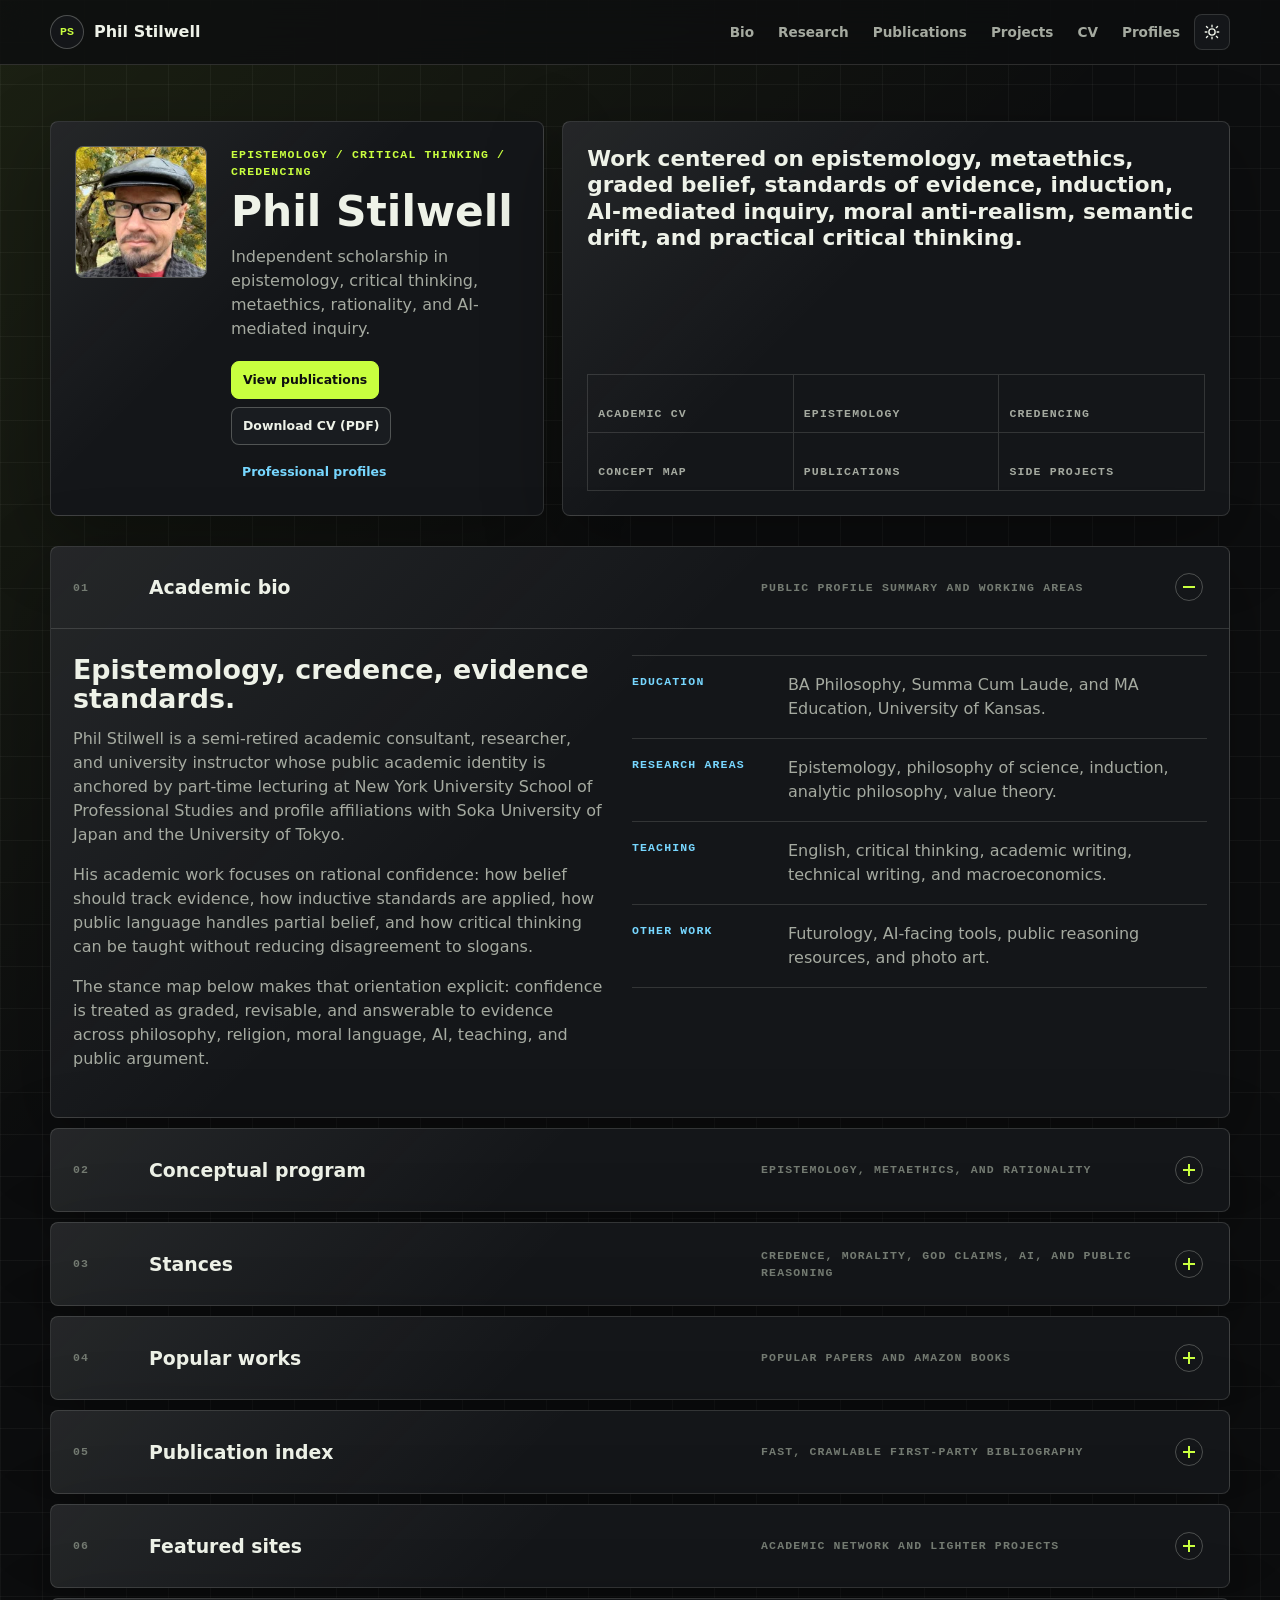
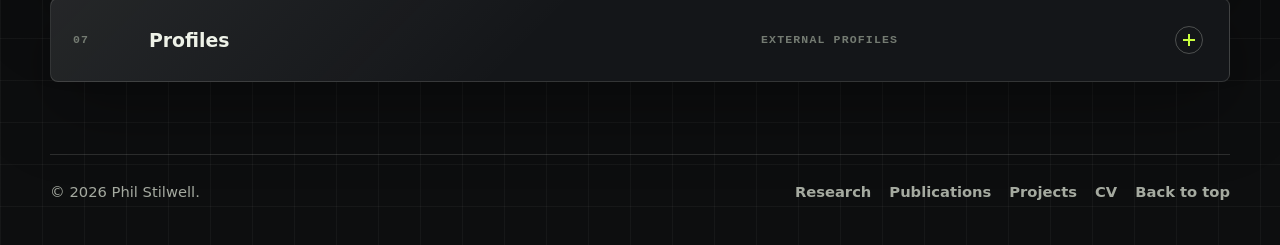
==== index.html @ de568450 "Add concise descriptions to Amazon book listings" ====
<!doctype html>
<html lang="en">
  <head>
    <meta charset="utf-8">
    <meta name="viewport" content="width=device-width, initial-scale=1">
    <title>Phil Stilwell | Epistemology, Credencing &amp; Critical Thinking</title>
    <meta
      name="description"
      content="Phil Stilwell is an independent scholar exploring how evidence should shape confidence, critical thinking, moral language, rationality, and AI-assisted inquiry."
    >
    <meta name="author" content="Phil Stilwell">
    <meta name="robots" content="index, follow, max-image-preview:large">
    <meta name="google-site-verification" content="0jmqdrk3PdBFn0rpDn2wpa2o079HNlE69mwYfqMDT-U">
    <link rel="canonical" href="https://philstilwell.com/">
    <meta property="og:title" content="Phil Stilwell | Epistemology, Credencing &amp; Critical Thinking">
    <meta
      property="og:description"
      content="Independent research on how evidence should shape confidence, critical thinking, moral language, rationality, and AI-assisted inquiry."
    >
    <meta property="og:type" content="website">
    <meta property="og:url" content="https://philstilwell.com/">
    <meta property="og:site_name" content="Phil Stilwell">
    <meta property="og:locale" content="en_US">
    <meta property="og:image" content="https://philstilwell.com/assets/images/phil-stilwell-social.jpg">
    <meta property="og:image:secure_url" content="https://philstilwell.com/assets/images/phil-stilwell-social.jpg">
    <meta property="og:image:type" content="image/jpeg">
    <meta property="og:image:width" content="1200">
    <meta property="og:image:height" content="630">
    <meta property="og:image:alt" content="Phil Stilwell — Epistemology, Critical Thinking, and Credencing">
    <meta name="twitter:card" content="summary_large_image">
    <meta name="twitter:title" content="Phil Stilwell | Epistemology, Credencing &amp; Critical Thinking">
    <meta
      name="twitter:description"
      content="Independent research on how evidence should shape confidence, critical thinking, moral language, rationality, and AI-assisted inquiry."
    >
    <meta name="twitter:image" content="https://philstilwell.com/assets/images/phil-stilwell-social.jpg">
    <meta name="twitter:image:alt" content="Phil Stilwell — Epistemology, Critical Thinking, and Credencing">
    <meta name="theme-color" content="#0d0e0f">
    <link rel="icon" type="image/svg+xml" href="/assets/images/favicon.svg">
    <link rel="icon" type="image/png" sizes="48x48" href="/assets/images/favicon-48.png">
    <link rel="apple-touch-icon" sizes="180x180" href="/assets/images/apple-touch-icon.png">
    <link rel="stylesheet" href="assets/css/styles.css">
    <script type="application/ld+json">
      {
        "@context": "https://schema.org",
        "@graph": [
          {
            "@type": "WebSite",
            "@id": "https://philstilwell.com/#website",
            "url": "https://philstilwell.com/",
            "name": "Phil Stilwell",
            "description": "Independent scholarship on how evidence should shape confidence, critical thinking, moral language, rationality, and AI-assisted inquiry.",
            "inLanguage": "en-US",
            "creator": {
              "@id": "https://philstilwell.com/#person"
            },
            "publisher": {
              "@id": "https://philstilwell.com/#person"
            },
            "hasPart": [
              {
                "@id": "https://philstilwell.com/research/#page"
              },
              {
                "@id": "https://philstilwell.com/publications/#page"
              },
              {
                "@id": "https://philstilwell.com/projects/#page"
              },
              {
                "@id": "https://philstilwell.com/cv/#page"
              }
            ]
          },
          {
            "@type": "ProfilePage",
            "@id": "https://philstilwell.com/#profile",
            "url": "https://philstilwell.com/",
            "name": "Phil Stilwell | Epistemology, Credencing and Critical Thinking",
            "description": "Academic profile, publication index, and project directory for independent scholar Phil Stilwell.",
            "inLanguage": "en-US",
            "dateCreated": "2026-07-03T19:39:22-04:00",
            "dateModified": "2026-08-18T12:00:00-04:00",
            "mainEntity": {
              "@id": "https://philstilwell.com/#person"
            },
            "about": {
              "@id": "https://philstilwell.com/#person"
            },
            "primaryImageOfPage": {
              "@id": "https://philstilwell.com/#portrait"
            },
            "isPartOf": {
              "@id": "https://philstilwell.com/#website"
            }
          },
          {
            "@type": "Person",
            "@id": "https://philstilwell.com/#person",
            "name": "Phil Stilwell",
            "givenName": "Phil",
            "familyName": "Stilwell",
            "url": "https://philstilwell.com/",
            "image": {
              "@type": "ImageObject",
              "@id": "https://philstilwell.com/#portrait",
              "url": "https://philstilwell.com/assets/images/phil-stilwell-portrait.png",
              "contentUrl": "https://philstilwell.com/assets/images/phil-stilwell-portrait.png",
              "width": 400,
              "height": 400,
              "caption": "Portrait of Phil Stilwell"
            },
            "jobTitle": [
              "Academic consultant",
              "Researcher",
              "University instructor"
            ],
            "description": "Semi-retired academic consultant, researcher, and university instructor working on critical thinking, credencing, epistemology, metaethics, rationality, and public reasoning.",
            "affiliation": [
              {
                "@type": "Organization",
                "name": "New York University School of Professional Studies"
              },
              {
                "@type": "CollegeOrUniversity",
                "name": "Soka University of Japan"
              },
              {
                "@type": "CollegeOrUniversity",
                "name": "University of Tokyo"
              }
            ],
            "alumniOf": {
              "@type": "CollegeOrUniversity",
              "name": "University of Kansas"
            },
            "knowsAbout": [
              "Critical thinking",
              "Credencing",
              "Epistemology",
              "Metaethics",
              "Rationality",
              "Philosophy of science",
              "Induction",
              "Moral non-realism",
              "English language pedagogy",
              "Technical writing",
              "Futurology"
            ],
            "sameAs": [
              "https://philpeople.org/profiles/phil-stilwell-1",
              "https://suj.academia.edu/PhilStilwell",
              "https://orcid.org/0009-0009-3725-8682",
              "https://freeoffaith.com/phils-stances/"
            ],
            "mainEntityOfPage": {
              "@id": "https://philstilwell.com/#profile"
            }
          }
        ]
      }
    </script>
  <!-- Cloudflare Web Analytics --><script type='module' src='https://static.cloudflareinsights.com/beacon.min.js' data-cf-beacon='{"token": "04aa733672fb44fd89d9fb35970f3c89"}'></script><!-- End Cloudflare Web Analytics -->
</head>
  <body>
    <a class="skip-link" href="#main">Skip to content</a>
    <div class="scroll-progress" data-scroll-progress></div>

    <header class="site-header" data-header>
      <nav class="nav" aria-label="Primary navigation">
        <a class="brand" href="/" aria-label="PS Phil Stilwell home">
          <span class="brand-mark" aria-hidden="true">PS</span>
          <span>Phil Stilwell</span>
        </a>

        <button class="nav-toggle" type="button" aria-expanded="false" aria-controls="nav-links" data-nav-toggle>
          <span class="nav-toggle-bar"></span>
          <span class="nav-toggle-bar"></span>
          <span class="nav-toggle-bar"></span>
          <span class="sr-only">Menu</span>
        </button>

        <div class="nav-links" id="nav-links" data-nav-links>
          <a href="#bio">Bio</a>
          <a href="/research/">Research</a>
          <a href="/publications/">Publications</a>
          <a href="/projects/">Projects</a>
          <a href="/cv/">CV</a>
          <a href="#profiles">Profiles</a>
          <button class="theme-toggle" type="button" aria-label="Toggle light and dark theme" data-theme-toggle title="Toggle theme">
            <svg viewBox="0 0 24 24" aria-hidden="true">
              <path d="M12 3v2.2M12 18.8V21M4.6 4.6l1.6 1.6M17.8 17.8l1.6 1.6M3 12h2.2M18.8 12H21M4.6 19.4l1.6-1.6M17.8 6.2l1.6-1.6"></path>
              <circle cx="12" cy="12" r="4.2"></circle>
            </svg>
          </button>
        </div>
      </nav>
    </header>

    <main id="main">
      <section class="hero section" id="top" aria-labelledby="hero-title">
        <div class="identity-panel">
          <img
            class="portrait"
            src="/assets/images/phil-stilwell-portrait-264.webp"
            srcset="
              /assets/images/phil-stilwell-portrait-184.webp 184w,
              /assets/images/phil-stilwell-portrait-264.webp 264w,
              /assets/images/phil-stilwell-portrait-400.webp 400w
            "
            sizes="(max-width: 680px) 92px, 132px"
            alt="Portrait of Phil Stilwell wearing glasses and a black cap in front of yellow blossoms"
            width="400"
            height="400"
            decoding="async"
            fetchpriority="high"
          >
          <div>
            <p class="eyebrow">Epistemology / Critical Thinking / Credencing</p>
            <h1 id="hero-title">Phil Stilwell</h1>
            <p class="role-line">Independent scholarship in epistemology, critical thinking, metaethics, rationality, and AI-mediated inquiry.</p>
            <div class="hero-actions" aria-label="Featured destinations">
              <a class="button primary" href="/publications/">View publications</a>
              <a class="button secondary" href="/output/pdf/Phil_Stilwell_Modern_CV.pdf" download>Download CV (PDF)</a>
              <a class="button text-button" href="#profiles">Professional profiles</a>
            </div>
          </div>
        </div>

        <div class="brief-panel" aria-label="Academic orientation">
          <p class="brief-text">
            Work centered on epistemology, metaethics, graded belief, standards of evidence, induction,
            AI-mediated inquiry, moral anti-realism, semantic drift, and practical critical thinking.
          </p>
          <div class="index-grid" aria-label="Explore Phil Stilwell's work">
            <a href="/cv/">Academic CV</a>
            <a href="/research/">Epistemology</a>
            <a href="/research/#credencing">Credencing</a>
            <a href="/research/#framework">Concept map</a>
            <a href="/publications/">Publications</a>
            <a href="/projects/">Side projects</a>
          </div>
        </div>
      </section>

      <div class="section dossier-stack" aria-label="Site dossier">
        <details class="dossier-panel" id="bio" open>
          <summary>
            <span class="panel-number">01</span>
            <span class="panel-title">Academic bio</span>
            <span class="panel-note">Public profile summary and working areas</span>
            <span class="panel-mark" aria-hidden="true"></span>
          </summary>
          <div class="panel-body bio-layout">
            <div class="lead-copy">
              <h2>Epistemology, credence, evidence standards.</h2>
              <p>
                Phil Stilwell is a semi-retired academic consultant, researcher, and university
                instructor whose public academic identity is anchored by part-time lecturing at
                New York University School of Professional Studies and profile affiliations with
                Soka University of Japan and the University of Tokyo.
              </p>
              <p>
                His academic work focuses on rational confidence: how belief should track evidence, how
                inductive standards are applied, how public language handles partial belief, and how
                critical thinking can be taught without reducing disagreement to slogans.
              </p>
              <p>
                The stance map below makes that orientation explicit: confidence is treated as graded,
                revisable, and answerable to evidence across philosophy, religion, moral language, AI,
                teaching, and public argument.
              </p>
            </div>

            <div class="fact-list" aria-label="Profile facts">
              <div>
                <span>Education</span>
                <p>BA Philosophy, Summa Cum Laude, and MA Education, University of Kansas.</p>
              </div>
              <div>
                <span>Research Areas</span>
                <p>Epistemology, philosophy of science, induction, analytic philosophy, value theory.</p>
              </div>
              <div>
                <span>Teaching</span>
                <p>English, critical thinking, academic writing, technical writing, and macroeconomics.</p>
              </div>
              <div>
                <span>Other Work</span>
                <p>Futurology, AI-facing tools, public reasoning resources, and photo art.</p>
              </div>
            </div>
          </div>
        </details>

        <details class="dossier-panel" id="concepts">
          <summary>
            <span class="panel-number">02</span>
            <span class="panel-title">Conceptual program</span>
            <span class="panel-note">Epistemology, metaethics, and rationality</span>
            <span class="panel-mark" aria-hidden="true"></span>
          </summary>
          <div class="panel-body concept-layout">
            <div class="lead-copy concept-intro">
              <h2>Calibrated confidence, de-reified value, repairable rationality.</h2>
              <p>
                The work is not a loose collection of topics. It is a single diagnostic program:
                replace binary belief with calibrated confidence, strip moral language of illicit
                metaphysical inflation, and ask where reasoning loses contact with the evidence it
                already has access to.
              </p>
              <p>
                Three questions organize the program. What should confidence do when evidence is
                incomplete, noisy, or socially inconvenient? What remains of value-language when no
                objective moral realm is assumed? And how should people, institutions, and AI-mediated
                inquiry repair the gaps between evidence, perception, assertion, and commitment?
              </p>
              <div class="source-links" aria-label="Concept source links">
                <a class="text-link" href="https://philpeople.org/profiles/phil-stilwell-1/publications" target="_blank" rel="noreferrer">PhilPeople publication index</a>
                <a class="text-link" href="https://philarchive.org/s/Phil%20Stilwell" target="_blank" rel="noreferrer">PhilArchive paper record</a>
              </div>
            </div>

            <div class="concept-map" aria-label="Conceptual framework">
              <article class="concept-cell">
                <span>Epistemology</span>
                <h3>Credence before knowledge.</h3>
                <p>
                  Belief is treated as a continuous evidential posture rather than a binary switch.
                  The central question is not whether an agent can say "I know," but how assigned
                  confidence should answer to evidence, uncertainty, defeaters, alternatives, and update
                  conditions.
                </p>
              </article>
              <article class="concept-cell">
                <span>Metaethics</span>
                <h3>Value without a moral realm.</h3>
                <p>
                  Moral language is treated as a dense human practice that compresses affect, value,
                  vulnerability, social coordination, aversion, approval, and proposed regulation. The
                  mistake is to inflate that grammar into stance-independent moral furniture.
                </p>
              </article>
              <article class="concept-cell">
                <span>Rationality</span>
                <h3>Diagnosis before accusation.</h3>
                <p>
                  Irrationality is decomposed into evidence-access failures, evidence-processing failures,
                  belief-integrity failures, public-speech distortions, institutional incentives, and AI
                  mediation risks. The point is repair, not name-calling.
                </p>
              </article>
            </div>

            <div class="concept-thread" aria-label="Elaboration on epistemology">
              <div>
                <span>01 / Epistemic Architecture</span>
                <h3>Evidence, perception, credence, and speech are separate layers.</h3>
              </div>
              <p>
                The credencing project distinguishes the evidential situation from an agent's perception
                of it, and distinguishes both from the confidence finally assigned. This avoids treating
                disagreement, uncertainty, ignorance, rationalization, and bad faith as one blunt failure.
                It also forces public language to carry its epistemic load: confidence bands, sources,
                defeaters, live alternatives, and update conditions must be expressible without collapsing
                into fake precision or flat assertion.
              </p>
            </div>

            <div class="concept-thread" aria-label="Elaboration on metaethics">
              <div>
                <span>02 / Metaethical Deflation</span>
                <h3>Non-realism removes a realm, not human stakes.</h3>
              </div>
              <p>
                The metaethical work rejects the idea that denying objective moral facts licenses cruelty
                or empties life of significance. Pain, trust, coercion, repair, dependency, flourishing,
                law, reputation, social order, and emotional gravity remain. What disappears is the
                extra metaphysical layer that redescribes human reactions as objective wrongness, guilt,
                permission, desert, or moral authority.
              </p>
            </div>

            <div class="concept-thread" aria-label="Elaboration on rationality">
              <div>
                <span>03 / Rational Repair</span>
                <h3>Being intelligent is not the same as being updateable.</h3>
              </div>
              <p>
                Rationality is treated as an alignment problem: can an agent, institution, or AI-assisted
                workflow let evidence change confidence? Deep Rationality improves evidence search,
                hypothesis comparison, base-rate awareness, and likelihood discipline. Core Rationality
                asks whether the agent then assigns confidence in line with what they take the evidence
                to support. The <a class="inline-link" href="https://credencing.com" target="_blank" rel="noreferrer">Credencing</a>
                project makes that repair explicit by treating belief as an assigned confidence level
                that should expose its evidence, defeaters, alternatives, and update conditions. The
                difficult cases are not simple ignorance, but motivated non-updating, assertion pressure,
                institutional denial, felt certainty, and satisfying explanations that outrun support.
              </p>
            </div>

            <section class="paper-cluster" aria-labelledby="concept-papers-title">
              <div class="subhead">
                <p>Paper trail</p>
                <h2 id="concept-papers-title">Relevant publication records</h2>
              </div>
              <div class="paper-grid">
                <div class="paper-group">
                  <h3>Epistemology</h3>
                  <a href="https://philpapers.org/rec/STIWUT" target="_blank" rel="noreferrer">Warranted Uncertainty</a>
                  <a href="https://philpapers.org/rec/STICGS" target="_blank" rel="noreferrer">Credence Grammar</a>
                  <a href="https://philpapers.org/rec/STIDWL" target="_blank" rel="noreferrer">Disagreement Without Diagnosis</a>
                  <a href="https://philpapers.org/rec/STITPU" target="_blank" rel="noreferrer">The Phenomenology of Certainty</a>
                  <a href="https://philpapers.org/rec/STITTT-5" target="_blank" rel="noreferrer">The Two-Gap Theory of Irrationality</a>
                </div>
                <div class="paper-group">
                  <h3>Metaethics</h3>
                  <a href="https://philpapers.org/rec/STITPW-2" target="_blank" rel="noreferrer">The Parsimonious World of the Moral Non-Realist</a>
                  <a href="https://philpapers.org/rec/STINMR" target="_blank" rel="noreferrer">No Moral Realm</a>
                  <a href="https://philpapers.org/rec/STIHTJ" target="_blank" rel="noreferrer">How to Test a "Moral" System</a>
                  <a href="https://philpapers.org/rec/STITCB" target="_blank" rel="noreferrer">The Conditions of Moral Coherence</a>
                  <a href="https://philpapers.org/rec/STINDM-2" target="_blank" rel="noreferrer">Normativity Disambiguated</a>
                </div>
                <div class="paper-group">
                  <h3>Rationality</h3>
                  <a href="https://philpapers.org/rec/STIAAD-3" target="_blank" rel="noreferrer">AI as Deep Rationality Prosthetic</a>
                  <a href="https://philpapers.org/rec/STIIAR" target="_blank" rel="noreferrer">Intelligence as Rationalization Engine</a>
                  <a href="https://philpapers.org/rec/STIEAL" target="_blank" rel="noreferrer">Epistemic Akrasia and the Fear of Updating</a>
                  <a href="https://philpapers.org/rec/STILLD" target="_blank" rel="noreferrer">Likelihood Literacy</a>
                  <a href="https://philpapers.org/rec/STIICO" target="_blank" rel="noreferrer">Institutional Credencing</a>
                </div>
              </div>
            </section>
          </div>
        </details>

        <details class="dossier-panel" id="stances">
          <summary>
            <span class="panel-number">03</span>
            <span class="panel-title">Stances</span>
            <span class="panel-note">Credence, morality, God claims, AI, and public reasoning</span>
            <span class="panel-mark" aria-hidden="true"></span>
          </summary>
          <div class="panel-body stance-layout">
            <div class="lead-copy">
              <h2>Positions as calibrated commitments, not tribal labels.</h2>
              <p>
                Free of Faith publishes an AI-mediated stance map of Phil's views. Its recurring pattern:
                belief should be proportional, updateable, and symmetric across religious, secular,
                political, moral, and technological claims.
              </p>
              <p>
                Read beside public profile data and current credencing work, the same spine appears:
                evidence first, category discipline, explicit uncertainty, and suspicion toward any
                vocabulary that smuggles certainty or obligation past scrutiny.
              </p>
              <div class="source-links" aria-label="Stance source links">
                <a class="text-link" href="https://freeoffaith.com/phils-stances/" target="_blank" rel="noreferrer">Free of Faith stance map</a>
                <a class="text-link" href="https://philarchive.org/rec/STIAAD-3" target="_blank" rel="noreferrer">AI as Deep Rationality Prosthetic</a>
              </div>
            </div>

            <div class="stance-grid" aria-label="Phil Stilwell stance summary">
              <article class="stance-card">
                <span>Credencing</span>
                <h3>Belief is a degree.</h3>
                <p>Confidence should track evidence, preserve warranted uncertainty, and state what would move it.</p>
              </article>
              <article class="stance-card">
                <span>Critical Thinking</span>
                <h3>Method over identity.</h3>
                <p>Claims are tested by coherence, falsifiability, evidential relevance, fallacy control, and rival hypotheses.</p>
              </article>
              <article class="stance-card">
                <span>Faith / Theism</span>
                <h3>No epistemic exemption.</h3>
                <p>God claims remain live only where evidence warrants them; faith is rejected when it protects belief from testing.</p>
              </article>
              <article class="stance-card">
                <span>Morality</span>
                <h3>No moral realm assumed.</h3>
                <p>Moral predicates are treated as emotion- and preference-laden projections, not discoveries of mind-independent facts.</p>
              </article>
              <article class="stance-card">
                <span>AI</span>
                <h3>Prosthetic, not oracle.</h3>
                <p>AI can widen search and simulate objections, but its outputs require traceability, calibration, and human update discipline.</p>
              </article>
              <article class="stance-card">
                <span>Teaching / Writing</span>
                <h3>Make claims auditable.</h3>
                <p>English teaching, technical writing, macroeconomics, and futurology share the same demand: visible assumptions and clean reasoning.</p>
              </article>
            </div>

            <div class="stance-axis" aria-label="Stance contrasts">
              <div>
                <span>Favored</span>
                <p>Proportional credence, symmetry, defeasibility, base-rate awareness, semantic clarity.</p>
              </div>
              <div>
                <span>Rejected</span>
                <p>Binary certainty, faith as evidence, moral-objectivist smuggling, unfalsifiable shelters.</p>
              </div>
            </div>
          </div>
        </details>

        <details class="dossier-panel" id="works">
          <summary>
            <span class="panel-number">04</span>
            <span class="panel-title">Popular works</span>
            <span class="panel-note">Popular papers and Amazon books</span>
            <span class="panel-mark" aria-hidden="true"></span>
          </summary>
          <div class="panel-body works-layout">
            <section aria-labelledby="philpeople-title">
              <div class="subhead">
                <p>PhilPeople / PhilArchive · as of July 20, 2026</p>
                <h2 id="philpeople-title">Most downloaded</h2>
              </div>
              <ol class="work-list">
                <li>
                  <a href="https://philarchive.org/rec/STIHAF" target="_blank" rel="noreferrer">Hiddenness and Free Will</a>
                  <span>160</span>
                </li>
                <li>
                  <a href="https://philarchive.org/rec/STITSN" target="_blank" rel="noreferrer">The Semantic Creep of Faith</a>
                  <span>151</span>
                </li>
                <li>
                  <a href="https://philarchive.org/rec/STIBPA-5" target="_blank" rel="noreferrer">Bible Prophecy and Postdiction</a>
                  <span>145</span>
                </li>
                <li>
                  <a href="https://philarchive.org/rec/STICFA" target="_blank" rel="noreferrer">Credence First</a>
                  <span>143</span>
                </li>
                <li>
                  <a href="https://philpeople.org/profiles/phil-stilwell-1/publications?order=viewings" target="_blank" rel="noreferrer">Consistent Standards of Evidence for Miracle Claims</a>
                  <span>141</span>
                </li>
                <li>
                  <a href="https://philarchive.org/rec/STIISA" target="_blank" rel="noreferrer">Inductive Symmetry and the Smuggling of Necessity</a>
                  <span>136</span>
                </li>
              </ol>
              <a class="text-link" href="https://philpeople.org/profiles/phil-stilwell-1/publications?order=viewings" target="_blank" rel="noreferrer">PhilPeople publication order</a>
            </section>

            <section aria-labelledby="academia-title">
              <div class="subhead">
                <p>Academia.edu</p>
                <h2 id="academia-title">Visible current uploads</h2>
              </div>
              <div class="academia-list">
                <a href="https://www.academia.edu/169490990/_The_Parsimonious_World_of_the_Moral_Non_Realist_Illegitimate_Questions_Surviving_Values_and_Life_Without_a_Moral_Realm" target="_blank" rel="noreferrer">
                  The Parsimonious World of the Moral Non-Realist
                </a>
                <a href="https://www.academia.edu/169350237/_The_Incentive_Structure_of_Denial_Why_Institutions_Reward_Non_Updating" target="_blank" rel="noreferrer">
                  The Incentive Structure of Denial
                </a>
                <a href="https://www.academia.edu/169345712/_Credence_Grammar_The_Public_Language_of_Partial_Belief" target="_blank" rel="noreferrer">
                  Credence Grammar
                </a>
                <a href="https://www.academia.edu/169343738/_No_Moral_Realm_Error_Theory_Permissibility_and_the_Misreading_of_Non_Wrongness" target="_blank" rel="noreferrer">
                  No Moral Realm
                </a>
              </div>
              <p class="source-note">Academia.edu exposes profile uploads, but not a simple public popularity order in the accessible page.</p>
              <a class="text-link" href="https://suj.academia.edu/PhilStilwell" target="_blank" rel="noreferrer">Academia.edu profile</a>
            </section>

            <section class="amazon-books" aria-labelledby="amazon-books-title">
              <div class="subhead">
                <p>Kindle and print editions</p>
                <h2 id="amazon-books-title">Amazon books</h2>
              </div>
              <ul class="book-grid">
                <li class="book-card">
                  <a class="book-cover" href="https://www.amazon.com/dp/B0HNGR29D9" target="_blank" rel="noopener noreferrer">
                    <img src="/assets/images/books/the-ontic-snap.jpg" alt="The Ontic Snap book cover — view on Amazon" width="296" height="445" loading="lazy" decoding="async">
                  </a>
                  <div class="book-details">
                    <h3>The Ontic Snap</h3>
                    <p class="book-subtitle">How Experience becomes a World</p>
                    <p class="book-description">An illustrated inquiry into how experience shapes perception, recognition, and confidence. Everyday examples explore how interpretations become the world we act within—and how we can revise mistaken judgments while retaining dependable knowledge.</p>
                    <div class="book-formats" role="group" aria-label="The Ontic Snap editions on Amazon">
                      <a href="https://www.amazon.com/dp/B0HNGR29D9" target="_blank" rel="noopener noreferrer">Kindle eBook</a>
                      <a href="https://www.amazon.com/dp/B0HNJFCMMY" target="_blank" rel="noopener noreferrer">Paperback</a>
                      <a href="https://www.amazon.com/dp/B0HNH9C7PL" target="_blank" rel="noopener noreferrer">Hardcover</a>
                    </div>
                  </div>
                </li>
                <li class="book-card">
                  <a class="book-cover" href="https://www.amazon.com/dp/B0HNFK4YHF" target="_blank" rel="noopener noreferrer">
                    <img src="/assets/images/books/sam-charlie-get-gnarly-volume-01.jpg" alt="Sam &amp; Charlie get Gnarly, Volume 01 book cover — view on Amazon" width="279" height="445" loading="lazy" decoding="async">
                  </a>
                  <div class="book-details">
                    <h3>Sam &amp; Charlie get Gnarly | Volume 01</h3>
                    <p class="book-subtitle">Ninety-six illustrated conversations on faith, reason, doubt, and compassion.</p>
                    <p class="book-description">Imagined exchanges between companions inspired by Mark Twain and Charles Spurgeon examine questioning, divine silence, religious clarity, and compassion. Four collected books pair comics with commentary and reflection questions that invite readers to test their own reasoning.</p>
                    <div class="book-formats" role="group" aria-label="Sam and Charlie get Gnarly, Volume 01 editions on Amazon">
                      <a href="https://www.amazon.com/dp/B0HNFK4YHF" target="_blank" rel="noopener noreferrer">Kindle eBook</a>
                      <a href="https://www.amazon.com/dp/B0HNFR5BPB" target="_blank" rel="noopener noreferrer">Paperback</a>
                      <a href="https://www.amazon.com/dp/B0HNG3HR4N" target="_blank" rel="noopener noreferrer">Hardcover</a>
                    </div>
                  </div>
                </li>
                <li class="book-card">
                  <a class="book-cover" href="https://www.amazon.com/dp/B0HMPMY6KZ" target="_blank" rel="noopener noreferrer">
                    <img src="/assets/images/books/on-the-conquest-of-judgment.jpg" alt="On the Conquest of Judgment book cover — view on Amazon" width="288" height="445" loading="lazy" decoding="async">
                  </a>
                  <div class="book-details">
                    <h3>On the Conquest of Judgment</h3>
                    <p class="book-subtitle">A satirical chapter on propaganda, provocation, victimhood, and victory through borrowed conscience</p>
                    <p class="book-description">An imagined fourteenth chapter of <em>The Art of War</em> examines how propaganda, provocation, and appeals to suffering recruit public sympathy. Thirteen illustrated movements expose methods of manipulating moral judgment, with an afterword connecting the satire to research.</p>
                    <div class="book-formats" role="group" aria-label="On the Conquest of Judgment editions on Amazon">
                      <a href="https://www.amazon.com/dp/B0HMPMY6KZ" target="_blank" rel="noopener noreferrer">Kindle eBook</a>
                      <a href="https://www.amazon.com/dp/B0HMPNDSNR" target="_blank" rel="noopener noreferrer">Paperback</a>
                      <a href="https://www.amazon.com/dp/B0HMPRCBK2" target="_blank" rel="noopener noreferrer">Hardcover</a>
                    </div>
                  </div>
                </li>
                <li class="book-card">
                  <a class="book-cover" href="https://www.amazon.com/dp/B0HMPJW68N" target="_blank" rel="noopener noreferrer">
                    <img src="/assets/images/books/the-distortive-invisibility-of-counterfactuals.jpg" alt="The Distortive Invisibility of Counterfactuals book cover — view on Amazon" width="295" height="445" loading="lazy" decoding="async">
                  </a>
                  <div class="book-details">
                    <h3>The Distortive Invisibility of Counterfactuals</h3>
                    <p class="book-subtitle">Missing Comparisons, Misplaced Confidence, and Human Decision-Making</p>
                    <p class="book-description">Why do successful outcomes so often inspire more confidence than they warrant? Thought experiments, historical cases, and a practical worksheet explore how overlooked alternatives distort decisions—and how to identify the comparisons that matter.</p>
                    <div class="book-formats" role="group" aria-label="The Distortive Invisibility of Counterfactuals editions on Amazon">
                      <a href="https://www.amazon.com/dp/B0HMPJW68N" target="_blank" rel="noopener noreferrer">Kindle eBook</a>
                      <a href="https://www.amazon.com/dp/B0HMPP952T" target="_blank" rel="noopener noreferrer">Paperback</a>
                      <a href="https://www.amazon.com/dp/B0HMPKSLBG" target="_blank" rel="noopener noreferrer">Hardcover</a>
                    </div>
                  </div>
                </li>
                <li class="book-card">
                  <a class="book-cover" href="https://www.amazon.com/dp/B0HM2CQM69" target="_blank" rel="noopener noreferrer">
                    <img src="/assets/images/books/the-screwtruth-letters.jpg" alt="The Screwtruth Letters book cover — view on Amazon" width="342" height="443" loading="lazy" decoding="async">
                  </a>
                  <div class="book-details">
                    <h3>The Screwtruth Letters</h3>
                    <p class="book-subtitle">A Satire of Faith, Doubt and Intellectual Honesty</p>
                    <p class="book-description">A doubting pastor’s emails to a former defender of Christianity turn the strain of maintaining belief into dark comedy. The illustrated story examines contested doctrines and the personal, social, and financial costs of speaking honestly about doubt.</p>
                    <div class="book-formats" role="group" aria-label="The Screwtruth Letters editions on Amazon">
                      <a href="https://www.amazon.com/dp/B0HM2CQM69" target="_blank" rel="noopener noreferrer">Kindle eBook</a>
                      <a href="https://www.amazon.com/dp/B0HM23KCFM" target="_blank" rel="noopener noreferrer">Paperback</a>
                      <a href="https://www.amazon.com/dp/B0HM29NG6Y" target="_blank" rel="noopener noreferrer">Hardcover</a>
                    </div>
                  </div>
                </li>
                <li class="book-card">
                  <a class="book-cover" href="https://www.amazon.com/dp/B0HLHNKKXQ" target="_blank" rel="noopener noreferrer">
                    <img src="/assets/images/books/the-red-pen-revelation.jpg" alt="The Red Pen Revelation book cover — view on Amazon" width="342" height="443" loading="lazy" decoding="async">
                  </a>
                  <div class="book-details">
                    <h3>The Red Pen Revelation</h3>
                    <p class="book-subtitle">How Heaven Edited Clarity Out of the Holy Book</p>
                    <p class="book-description">Two angels draft clear religious instructions, only to have Professor Jehovah edit them into ambiguity. Illustrated satire, biblical passages, and source notes examine conflicting Christian interpretations and the human consequences of unclear claims to divine guidance.</p>
                    <div class="book-formats" role="group" aria-label="The Red Pen Revelation editions on Amazon">
                      <a href="https://www.amazon.com/dp/B0HLHNKKXQ" target="_blank" rel="noopener noreferrer">Kindle eBook</a>
                      <a href="https://www.amazon.com/dp/B0HLH7QVFJ" target="_blank" rel="noopener noreferrer">Paperback</a>
                      <a href="https://www.amazon.com/dp/B0HLHHK8MS" target="_blank" rel="noopener noreferrer">Hardcover</a>
                    </div>
                  </div>
                </li>
                <li class="book-card">
                  <a class="book-cover" href="https://www.amazon.com/dp/B0HLHB41XV" target="_blank" rel="noopener noreferrer">
                    <img src="/assets/images/books/sufficient-reasons-to-reconsider-christianity.jpg" alt="Sufficient Reasons to Reconsider Christianity book cover — view on Amazon" width="342" height="442" loading="lazy" decoding="async">
                  </a>
                  <div class="book-details">
                    <h3>Sufficient Reasons to Reconsider Christianity</h3>
                    <p class="book-description">Fifty-two accessible chapters examine Christian claims about scripture, prayer, salvation, the resurrection, and morality. Everyday analogies and imagined dialogues invite readers to assess the evidence, consider Christian replies, and explore the possibility of a meaningful life beyond faith.</p>
                    <div class="book-formats" role="group" aria-label="Sufficient Reasons to Reconsider Christianity editions on Amazon">
                      <a href="https://www.amazon.com/dp/B0HLGLML96" target="_blank" rel="noopener noreferrer">Kindle eBook</a>
                      <a href="https://www.amazon.com/dp/B0HLHB41XV" target="_blank" rel="noopener noreferrer">Paperback</a>
                      <a href="https://www.amazon.com/dp/B0HLH6BJD1" target="_blank" rel="noopener noreferrer">Hardcover</a>
                    </div>
                  </div>
                </li>
              </ul>
            </section>
          </div>
        </details>

        <details class="dossier-panel" id="publications">
          <summary>
            <span class="panel-number">05</span>
            <span class="panel-title">Publication index</span>
            <span class="panel-note">Fast, crawlable first-party bibliography</span>
            <span class="panel-mark" aria-hidden="true"></span>
          </summary>
          <div class="panel-body publication-widget">
            <div class="subhead">
              <p>Selected papers</p>
              <h2>Publication highlights</h2>
            </div>
            <div class="publication-preview">
              <a href="https://philpapers.org/rec/STIWUT" target="_blank" rel="noreferrer">
                <span>Epistemology</span>
                <strong>Warranted Uncertainty</strong>
              </a>
              <a href="https://philpapers.org/rec/STICGS" target="_blank" rel="noreferrer">
                <span>Credencing</span>
                <strong>Credence Grammar</strong>
              </a>
              <a href="https://philpapers.org/rec/STITPW-2" target="_blank" rel="noreferrer">
                <span>Metaethics</span>
                <strong>The Parsimonious World of the Moral Non-Realist</strong>
              </a>
              <a href="https://philpapers.org/rec/STIAAD-3" target="_blank" rel="noreferrer">
                <span>Rationality / AI</span>
                <strong>AI as Deep Rationality Prosthetic</strong>
              </a>
            </div>
            <div class="section-actions">
              <a class="button primary" href="/publications/">Browse the publication index</a>
              <a class="button secondary" href="https://philpeople.org/profiles/phil-stilwell-1/publications" target="_blank" rel="noreferrer">PhilPeople profile</a>
            </div>
            <div class="philpeople-embed" aria-label="Embedded PhilPeople publications">
              <div class="ppl-widget-container">One moment, publications loading ... (or view them <a href="https://philpapers.org/profile/749474?widget_failed=1" target="_blank" rel="noreferrer">here</a>)</div>
              <script type="text/javascript" src="https://philpeople.org/widget/701466.js"></script>
            </div>
          </div>
        </details>

        <details class="dossier-panel" id="sites">
          <summary>
            <span class="panel-number">06</span>
            <span class="panel-title">Featured sites</span>
            <span class="panel-note">Academic network and lighter projects</span>
            <span class="panel-mark" aria-hidden="true"></span>
          </summary>
          <div class="panel-body">
            <div class="site-group">
              <div class="subhead">
                <p>Academic sites</p>
                <h2>Research and teaching tools</h2>
              </div>
              <div class="site-grid">
                <a class="site-link" href="https://credencing.com" target="_blank" rel="noreferrer">
                  <span>Credencing</span>
                  <strong>A framework for assigning confidence in proportion to evidence, with uncertainty, defeaters, alternatives, and update conditions made explicit.</strong>
                </a>
                <a class="site-link" href="https://byteseismic.com" target="_blank" rel="noreferrer">
                  <span>ByteSeismic</span>
                  <strong>A philosophy and rationality hub for essays, tools, and projects around critical thinking, public reasoning, and AI-assisted inquiry.</strong>
                </a>
                <a class="site-link" href="https://logfall.com" target="_blank" rel="noreferrer">
                  <span>LogFall</span>
                  <strong>A fallacy reference built for diagnosis rather than gotcha-hunting, with examples that support clearer argument repair.</strong>
                </a>
                <a class="site-link" href="https://cogbias.site" target="_blank" rel="noreferrer">
                  <span>CogBias</span>
                  <strong>A cognitive-bias guide mapping recurring distortions in perception, memory, motivation, and judgment for practical self-audit.</strong>
                </a>
                <a class="site-link" href="https://xixteen.com" target="_blank" rel="noreferrer">
                  <span>XiXteen</span>
                  <strong>Critical-thinking lessons and argument-analysis materials, with structured prompts for reasoning practice and classroom use.</strong>
                </a>
              </div>
            </div>

            <div class="site-group">
              <div class="subhead">
                <p>English language pedagogy</p>
                <h2>Learning and classroom resources</h2>
              </div>
              <div class="site-grid two">
                <a class="site-link" href="https://englishladder.com" target="_blank" rel="noreferrer">
                  <span>English Ladder</span>
                  <strong>Structured English-learning materials organized for steady progression, supporting classroom work and independent practice.</strong>
                </a>
                <a class="site-link" href="https://englishroad.com" target="_blank" rel="noreferrer">
                  <span>English Road</span>
                  <strong>Teacher-facing English resources and learning paths for building lessons, practice sequences, and usable language confidence.</strong>
                </a>
              </div>
            </div>

            <div class="site-group">
              <div class="subhead">
                <p>Fun sites</p>
                <h2>Side projects</h2>
              </div>
              <div class="site-grid two">
                <a class="site-link" href="https://paperclipalypse.com" target="_blank" rel="noreferrer">
                  <span>Paperclipalypse</span>
                  <strong>An AI comedy tournament that turns model output into playful competition, testing wit, judgment, and comic timing.</strong>
                </a>
                <a class="site-link" href="https://graytones.wordpress.com/" target="_blank" rel="noreferrer">
                  <span>Graytones / Xenxation</span>
                  <strong>A photo-art archive from Tokyo years and related visual experiments, preserving attention to place, texture, and visual mood.</strong>
                </a>
                <a class="site-link" href="https://slugfester.com" target="_blank" rel="noreferrer">
                  <span>Slugfester</span>
                  <strong>Debate scorecards for YouTube arguments, tracking claims, rebuttals, and argumentative pressure without pretending messy exchanges are tidy proofs.</strong>
                </a>
                <a class="site-link" href="https://doing.tokyo" target="_blank" rel="noreferrer">
                  <span>Doing Tokyo</span>
                  <strong>A Tokyo itinerary creator for tourists, translating preferences, neighborhoods, and timing into practical plans for moving through the city.</strong>
                </a>
              </div>
            </div>
          </div>
        </details>

        <details class="dossier-panel" id="profiles">
          <summary>
            <span class="panel-number">07</span>
            <span class="panel-title">Profiles</span>
            <span class="panel-note">External profiles</span>
            <span class="panel-mark" aria-hidden="true"></span>
          </summary>
          <div class="panel-body profiles-layout">
            <a href="https://philpeople.org/profiles/phil-stilwell-1" target="_blank" rel="noreferrer">PhilPeople</a>
            <a href="https://suj.academia.edu/PhilStilwell" target="_blank" rel="noreferrer">Academia.edu</a>
            <a href="https://freeoffaith.com/phils-stances/" target="_blank" rel="noreferrer">Free of Faith</a>
            <a href="https://orcid.org/0009-0009-3725-8682" target="_blank" rel="noreferrer">ORCID</a>
            <a href="https://byteseismic.com" target="_blank" rel="noreferrer">Homepage network</a>
          </div>
        </details>
      </div>
    </main>

    <footer class="site-footer">
      <p>&copy; <span data-year></span> Phil Stilwell.</p>
      <nav class="footer-links" aria-label="Footer navigation">
        <a href="/research/">Research</a>
        <a href="/publications/">Publications</a>
        <a href="/projects/">Projects</a>
        <a href="/cv/">CV</a>
        <a href="#top">Back to top</a>
      </nav>
    </footer>

    <script src="assets/js/main.js"></script>
  </body>
</html>
---- assets/css/styles.css ----
:root {
  color-scheme: dark;
  --bg: #0d0e0f;
  --bg-grid: rgba(238, 242, 232, 0.045);
  --panel: #141619;
  --panel-strong: #191c20;
  --ink: #eef2e8;
  --muted: #a5aaa0;
  --subtle: #747b72;
  --line: rgba(238, 242, 232, 0.14);
  --line-strong: rgba(238, 242, 232, 0.26);
  --accent: #c9ff3f;
  --cyan: #77d7ff;
  --red: #ff634f;
  --shadow: 0 24px 80px rgba(0, 0, 0, 0.32);
  --max: 1180px;
  --radius: 8px;
}

:root[data-theme="light"] {
  color-scheme: light;
  --bg: #f2f3ee;
  --bg-grid: rgba(13, 14, 15, 0.07);
  --panel: #ffffff;
  --panel-strong: #e7e9e2;
  --ink: #121416;
  --muted: #535951;
  --subtle: #71776f;
  --accent: #4f7000;
  --cyan: #006b8f;
  --line: rgba(18, 20, 22, 0.15);
  --line-strong: rgba(18, 20, 22, 0.28);
  --shadow: 0 20px 62px rgba(18, 20, 22, 0.12);
}

* {
  box-sizing: border-box;
}

html {
  scroll-behavior: smooth;
}

body {
  margin: 0;
  background:
    linear-gradient(90deg, var(--bg-grid) 1px, transparent 1px),
    linear-gradient(180deg, var(--bg-grid) 1px, transparent 1px),
    linear-gradient(135deg, rgba(201, 255, 63, 0.08), transparent 38%),
    var(--bg);
  background-size: 42px 42px, 42px 42px, auto, auto;
  color: var(--ink);
  font-family:
    Inter,
    ui-sans-serif,
    system-ui,
    -apple-system,
    BlinkMacSystemFont,
    "Segoe UI",
    sans-serif;
  line-height: 1.5;
  text-rendering: optimizeLegibility;
}

a {
  color: inherit;
}

button,
a {
  -webkit-tap-highlight-color: transparent;
}

h1,
h2,
h3,
p,
figure {
  margin-top: 0;
}

h1,
h2,
h3 {
  letter-spacing: 0;
}

.skip-link {
  position: fixed;
  top: 12px;
  left: 12px;
  z-index: 30;
  transform: translateY(-160%);
  background: var(--accent);
  color: #111;
  padding: 10px 14px;
  border-radius: var(--radius);
  text-decoration: none;
  font-weight: 850;
}

.skip-link:focus {
  transform: translateY(0);
}

.sr-only {
  position: absolute;
  width: 1px;
  height: 1px;
  padding: 0;
  margin: -1px;
  overflow: hidden;
  clip: rect(0, 0, 0, 0);
  white-space: nowrap;
  border: 0;
}

.scroll-progress {
  position: fixed;
  top: 0;
  left: 0;
  z-index: 40;
  width: 0%;
  height: 2px;
  background: linear-gradient(90deg, var(--accent), var(--cyan), var(--red));
}

.site-header {
  position: sticky;
  top: 0;
  z-index: 20;
  border-bottom: 1px solid var(--line);
  background: rgba(13, 14, 15, 0.82);
  backdrop-filter: blur(18px);
}

:root[data-theme="light"] .site-header {
  background: rgba(242, 243, 238, 0.86);
}

.nav {
  width: min(var(--max), calc(100% - 32px));
  min-height: 64px;
  margin: 0 auto;
  display: flex;
  align-items: center;
  justify-content: space-between;
  gap: 20px;
}

.brand,
.nav-links a,
.button,
.site-footer a,
.text-link,
.inline-link,
.site-link,
.profiles-layout a,
.work-list a,
.academia-list a,
.paper-group a {
  text-decoration: none;
}

.brand {
  display: inline-flex;
  align-items: center;
  gap: 10px;
  font-weight: 850;
  letter-spacing: 0;
}

.brand-mark {
  width: 34px;
  height: 34px;
  display: grid;
  place-items: center;
  border: 1px solid var(--line-strong);
  border-radius: 50%;
  background: var(--panel);
  color: var(--accent);
  font-family:
    "SFMono-Regular",
    Consolas,
    "Liberation Mono",
    monospace;
  font-size: 0.72rem;
  font-weight: 900;
}

.nav-links {
  display: flex;
  align-items: center;
  gap: 4px;
}

.nav-links a {
  padding: 9px 10px;
  border-radius: var(--radius);
  color: var(--muted);
  font-size: 0.85rem;
  font-weight: 760;
}

.nav-links a:hover,
.nav-links a:focus-visible,
.nav-links a.is-active {
  background: var(--panel);
  color: var(--ink);
  outline: none;
}

.theme-toggle,
.nav-toggle {
  display: grid;
  place-items: center;
  width: 36px;
  height: 36px;
  padding: 0;
  border: 1px solid var(--line);
  border-radius: var(--radius);
  background: var(--panel);
  color: var(--ink);
  cursor: pointer;
}

.theme-toggle svg {
  width: 18px;
  height: 18px;
  fill: none;
  stroke: currentColor;
  stroke-linecap: round;
  stroke-linejoin: round;
  stroke-width: 1.8;
}

.nav-toggle {
  display: none;
}

.nav-toggle-bar {
  display: block;
  width: 18px;
  height: 2px;
  margin: 3px auto;
  background: currentColor;
}

.section {
  width: min(var(--max), calc(100% - 32px));
  margin: 0 auto;
}

.hero {
  display: grid;
  grid-template-columns: minmax(360px, 0.74fr) minmax(0, 1fr);
  gap: 18px;
  align-items: stretch;
  padding: 56px 0 18px;
}

.identity-panel,
.brief-panel,
.dossier-panel {
  border: 1px solid var(--line);
  border-radius: var(--radius);
  background:
    linear-gradient(135deg, rgba(238, 242, 232, 0.075), transparent 42%),
    var(--panel);
  box-shadow: var(--shadow);
}

.identity-panel {
  min-height: 260px;
  display: grid;
  grid-template-columns: 132px minmax(0, 1fr);
  gap: 24px;
  align-items: end;
  padding: 24px;
}

.portrait {
  width: 132px;
  height: 132px;
  align-self: start;
  border: 1px solid var(--line-strong);
  border-radius: var(--radius);
  object-fit: cover;
  filter: saturate(0.88) contrast(1.06);
}

.eyebrow,
.panel-number,
.panel-note,
.subhead p,
.fact-list span,
.index-grid a,
.site-link span,
.stance-card span,
.stance-axis span,
.concept-cell span,
.concept-thread span {
  margin-bottom: 10px;
  color: var(--accent);
  font-family:
    "SFMono-Regular",
    Consolas,
    "Liberation Mono",
    monospace;
  font-size: 0.72rem;
  font-weight: 850;
  letter-spacing: 0.1em;
  text-transform: uppercase;
}

h1 {
  margin-bottom: 12px;
  font-size: 2.65rem;
  line-height: 1;
  font-weight: 890;
}

.role-line {
  max-width: 360px;
  margin-bottom: 0;
  color: var(--muted);
  font-size: 1rem;
}

.hero-actions,
.section-actions {
  display: flex;
  flex-wrap: wrap;
  gap: 8px;
  margin-top: 20px;
}

.hero-actions .button {
  min-height: 38px;
  padding: 9px 11px;
  font-size: 0.78rem;
}

.brief-panel {
  min-height: 260px;
  display: flex;
  flex-direction: column;
  justify-content: space-between;
  padding: 24px;
}

.brief-text {
  max-width: 760px;
  margin-bottom: 34px;
  font-size: 1.35rem;
  line-height: 1.22;
  font-weight: 720;
}

.index-grid {
  display: grid;
  grid-template-columns: repeat(3, minmax(0, 1fr));
  border-top: 1px solid var(--line);
  border-left: 1px solid var(--line);
}

.index-grid a {
  min-height: 58px;
  display: flex;
  align-items: end;
  margin: 0;
  border-right: 1px solid var(--line);
  border-bottom: 1px solid var(--line);
  padding: 10px;
  color: var(--muted);
  text-decoration: none;
}

.index-grid a:hover,
.index-grid a:focus-visible {
  background: var(--panel-strong);
  color: var(--accent);
  outline: none;
}

.dossier-stack {
  display: grid;
  gap: 10px;
  padding: 12px 0 72px;
}

.dossier-panel {
  overflow: clip;
}

.dossier-panel summary {
  min-height: 82px;
  display: grid;
  grid-template-columns: 58px minmax(0, 0.72fr) minmax(180px, 0.48fr) 32px;
  gap: 18px;
  align-items: center;
  padding: 0 22px;
  cursor: pointer;
  list-style: none;
}

.dossier-panel summary::-webkit-details-marker {
  display: none;
}

.dossier-panel summary:focus-visible {
  outline: 2px solid var(--cyan);
  outline-offset: -2px;
}

.panel-number,
.panel-note {
  margin: 0;
  color: var(--subtle);
}

.panel-title {
  color: var(--ink);
  font-size: 1.18rem;
  font-weight: 850;
}

.panel-mark {
  position: relative;
  width: 28px;
  height: 28px;
  border: 1px solid var(--line-strong);
  border-radius: 50%;
}

.panel-mark::before,
.panel-mark::after {
  content: "";
  position: absolute;
  inset: 50% auto auto 50%;
  width: 12px;
  height: 2px;
  background: var(--accent);
  transform: translate(-50%, -50%);
}

.panel-mark::after {
  transform: translate(-50%, -50%) rotate(90deg);
}

.dossier-panel[open] .panel-mark::after {
  opacity: 0;
}

.dossier-panel[open] summary {
  border-bottom: 1px solid var(--line);
}

.panel-body {
  padding: 26px 22px 30px;
}

.bio-layout,
.works-layout {
  display: grid;
  grid-template-columns: minmax(0, 0.96fr) minmax(320px, 1.04fr);
  gap: 28px;
  align-items: start;
}

.lead-copy h2,
.subhead h2 {
  margin-bottom: 14px;
  font-size: 1.68rem;
  line-height: 1.08;
}

.lead-copy p,
.source-note {
  color: var(--muted);
}

.lead-copy p {
  max-width: 680px;
  font-size: 1rem;
}

.fact-list {
  display: grid;
  border-top: 1px solid var(--line);
}

.fact-list div {
  display: grid;
  grid-template-columns: 138px minmax(0, 1fr);
  gap: 18px;
  border-bottom: 1px solid var(--line);
  padding: 17px 0;
}

.fact-list span,
.subhead p,
.site-link span,
.stance-card span,
.stance-axis span,
.concept-cell span,
.concept-thread span {
  color: var(--cyan);
}

.fact-list p {
  margin-bottom: 0;
  color: var(--muted);
}

.subhead {
  margin-bottom: 14px;
}

.work-list {
  margin: 0;
  padding: 0;
  list-style: none;
  counter-reset: works;
  border-top: 1px solid var(--line);
}

.work-list li {
  counter-increment: works;
  display: grid;
  grid-template-columns: 34px minmax(0, 1fr) 46px;
  gap: 12px;
  align-items: baseline;
  border-bottom: 1px solid var(--line);
  padding: 13px 0;
}

.work-list li::before {
  content: counter(works, decimal-leading-zero);
  color: var(--accent);
  font-family:
    "SFMono-Regular",
    Consolas,
    "Liberation Mono",
    monospace;
  font-size: 0.72rem;
  font-weight: 850;
}

.work-list a,
.academia-list a {
  font-weight: 760;
}

.work-list a:hover,
.work-list a:focus-visible,
.academia-list a:hover,
.academia-list a:focus-visible,
.profiles-layout a:hover,
.profiles-layout a:focus-visible,
.text-link:hover,
.text-link:focus-visible,
.inline-link:hover,
.inline-link:focus-visible,
.site-link:hover strong,
.site-link:focus-visible strong {
  color: var(--accent);
  outline: none;
}

.work-list span {
  color: var(--subtle);
  font-family:
    "SFMono-Regular",
    Consolas,
    "Liberation Mono",
    monospace;
  font-size: 0.78rem;
  text-align: right;
}

.academia-list {
  display: grid;
  border-top: 1px solid var(--line);
}

.academia-list a {
  border-bottom: 1px solid var(--line);
  padding: 13px 0;
}

.source-note {
  margin: 18px 0 10px;
  font-size: 0.92rem;
}

.amazon-books {
  grid-column: 1 / -1;
  min-width: 0;
  border-top: 1px solid var(--line);
  padding-top: 28px;
}

.book-grid {
  display: grid;
  grid-template-columns: repeat(2, minmax(0, 1fr));
  gap: 1px;
  margin: 0;
  border: 1px solid var(--line);
  padding: 0;
  background: var(--line);
  list-style: none;
}

.book-card {
  display: grid;
  grid-template-columns: 116px minmax(0, 1fr);
  gap: 20px;
  align-items: start;
  background: var(--panel-strong);
  padding: 22px;
}

.book-cover {
  display: block;
  border-radius: 2px;
}

.book-card:last-child:nth-child(odd) {
  grid-column: 1 / -1;
}

.book-cover img {
  display: block;
  width: 100%;
  height: auto;
  border-radius: 2px;
  box-shadow: 0 6px 18px rgba(0, 0, 0, 0.22);
}

.book-details {
  min-width: 0;
}

.book-details h3 {
  margin-bottom: 8px;
  font-size: 1.12rem;
  line-height: 1.25;
  overflow-wrap: anywhere;
}

.book-subtitle {
  margin-bottom: 0;
  color: var(--muted);
  font-size: 0.92rem;
  line-height: 1.5;
}

.book-description {
  max-width: 65ch;
  margin: 12px 0 0;
  color: var(--muted);
  font-size: 0.85rem;
  line-height: 1.6;
}

.book-formats {
  display: flex;
  flex-wrap: wrap;
  gap: 8px;
  margin-top: 18px;
}

.book-formats a {
  display: inline-flex;
  min-height: 40px;
  align-items: center;
  border: 1px solid var(--line-strong);
  border-radius: var(--radius);
  padding: 7px 10px;
  color: var(--cyan);
  font-size: 0.78rem;
  font-weight: 780;
  text-decoration: none;
}

.book-formats a:hover {
  border-color: var(--cyan);
  color: var(--accent);
}

.book-cover:focus-visible,
.book-formats a:focus-visible {
  outline: 2px solid var(--cyan);
  outline-offset: 3px;
}

.text-link {
  display: inline-flex;
  margin-top: 8px;
  color: var(--cyan);
  font-weight: 780;
}

.publication-widget {
  display: grid;
  gap: 14px;
}

.publication-widget .subhead {
  margin-bottom: 0;
}

.publication-preview {
  display: grid;
  grid-template-columns: repeat(2, minmax(0, 1fr));
  gap: 1px;
  border: 1px solid var(--line);
  background: var(--line);
}

.publication-preview a {
  min-height: 112px;
  display: flex;
  flex-direction: column;
  justify-content: space-between;
  background:
    linear-gradient(135deg, rgba(119, 215, 255, 0.08), transparent 46%),
    var(--panel-strong);
  padding: 17px;
  text-decoration: none;
}

.publication-preview span {
  color: var(--cyan);
  font-family:
    "SFMono-Regular",
    Consolas,
    "Liberation Mono",
    monospace;
  font-size: 0.72rem;
  font-weight: 850;
  letter-spacing: 0.1em;
  text-transform: uppercase;
}

.publication-preview strong {
  line-height: 1.2;
}

.publication-preview a:hover strong,
.publication-preview a:focus-visible strong {
  color: var(--accent);
  outline: none;
}

.philpeople-embed {
  display: grid;
  gap: 12px;
}

.ppl-widget-container {
  max-height: 620px;
  min-height: 180px;
  overflow: auto;
  border: 1px solid var(--line);
  background:
    linear-gradient(135deg, rgba(119, 215, 255, 0.06), transparent 42%),
    var(--panel-strong);
  padding: 18px;
  color: var(--muted);
}

.ppl-widget-container a {
  color: var(--cyan);
  font-weight: 760;
  text-decoration: none;
}

.ppl-widget-container a:hover,
.ppl-widget-container a:focus-visible {
  color: var(--accent);
  outline: none;
}

.ppl-widget-container ul,
.ppl-widget-container ol {
  margin: 0;
  padding-left: 1.25rem;
}

.ppl-widget-container li + li {
  margin-top: 10px;
}

.inline-link {
  color: var(--cyan);
  font-weight: 780;
}

.source-links {
  display: flex;
  flex-wrap: wrap;
  gap: 4px 18px;
  margin-top: 8px;
}

.concept-layout {
  display: grid;
  grid-template-columns: minmax(0, 0.78fr) minmax(360px, 1.22fr);
  gap: 28px;
  align-items: start;
}

.concept-intro {
  align-self: start;
}

.concept-map {
  display: grid;
  grid-template-columns: repeat(3, minmax(0, 1fr));
  gap: 1px;
  border: 1px solid var(--line);
  background: var(--line);
}

.concept-cell {
  min-height: 262px;
  display: flex;
  flex-direction: column;
  justify-content: space-between;
  background:
    linear-gradient(135deg, rgba(119, 215, 255, 0.08), transparent 46%),
    var(--panel-strong);
  padding: 18px;
}

.concept-cell h3,
.concept-thread h3,
.paper-group h3 {
  margin-bottom: 10px;
  font-size: 1.08rem;
  line-height: 1.14;
}

.concept-cell p,
.concept-thread p {
  margin-bottom: 0;
  color: var(--muted);
}

.concept-thread,
.paper-cluster {
  grid-column: 1 / -1;
}

.concept-thread {
  display: grid;
  grid-template-columns: minmax(210px, 0.38fr) minmax(0, 1fr);
  gap: 28px;
  border-top: 1px solid var(--line);
  padding-top: 22px;
}

.concept-thread + .concept-thread {
  margin-top: -6px;
}

.paper-cluster {
  border-top: 1px solid var(--line);
  padding-top: 24px;
}

.paper-grid {
  display: grid;
  grid-template-columns: repeat(3, minmax(0, 1fr));
  gap: 1px;
  border: 1px solid var(--line);
  background: var(--line);
}

.paper-group {
  min-height: 262px;
  display: flex;
  flex-direction: column;
  background:
    linear-gradient(135deg, rgba(201, 255, 63, 0.055), transparent 42%),
    var(--panel-strong);
  padding: 18px;
}

.paper-group h3 {
  color: var(--ink);
}

.paper-group a {
  border-top: 1px solid var(--line);
  padding: 11px 0;
  color: var(--muted);
  font-weight: 760;
  line-height: 1.25;
}

.paper-group a:hover,
.paper-group a:focus-visible {
  color: var(--accent);
  outline: none;
}

.stance-layout {
  display: grid;
  grid-template-columns: minmax(0, 0.78fr) minmax(360px, 1.22fr);
  gap: 28px;
  align-items: start;
}

.stance-grid {
  display: grid;
  grid-template-columns: repeat(2, minmax(0, 1fr));
  gap: 1px;
  border: 1px solid var(--line);
  background: var(--line);
}

.stance-card {
  min-height: 164px;
  display: flex;
  flex-direction: column;
  justify-content: space-between;
  background:
    linear-gradient(135deg, rgba(201, 255, 63, 0.07), transparent 46%),
    var(--panel-strong);
  padding: 17px;
}

.stance-card h3 {
  margin-bottom: 8px;
  font-size: 1.05rem;
  line-height: 1.12;
}

.stance-card p,
.stance-axis p {
  margin-bottom: 0;
  color: var(--muted);
}

.stance-axis {
  grid-column: 1 / -1;
  display: grid;
  grid-template-columns: repeat(2, minmax(0, 1fr));
  gap: 1px;
  border: 1px solid var(--line);
  background: var(--line);
}

.stance-axis div {
  min-height: 96px;
  background: var(--panel-strong);
  padding: 17px;
}

.site-group + .site-group {
  margin-top: 34px;
}

.site-grid {
  display: grid;
  grid-template-columns: repeat(auto-fit, minmax(180px, 1fr));
  gap: 1px;
  border: 1px solid var(--line);
  background: var(--line);
}

.site-grid.two {
  grid-template-columns: repeat(auto-fit, minmax(180px, 1fr));
}

.site-link {
  min-height: 150px;
  display: flex;
  flex-direction: column;
  justify-content: space-between;
  background:
    linear-gradient(135deg, rgba(119, 215, 255, 0.09), transparent 46%),
    var(--panel-strong);
  padding: 18px;
}

.site-link strong {
  font-size: 1.08rem;
  line-height: 1.2;
}

.button {
  display: inline-flex;
  min-height: 42px;
  align-items: center;
  justify-content: center;
  border-radius: var(--radius);
  padding: 11px 14px;
  font-size: 0.9rem;
  font-weight: 820;
  line-height: 1;
}

.button.secondary {
  border: 1px solid var(--line-strong);
  background: var(--panel-strong);
  color: var(--ink);
}

.button.primary {
  border: 1px solid var(--accent);
  background: var(--accent);
  color: var(--bg);
}

:root[data-theme="light"] .button.primary {
  color: #ffffff;
}

.button.text-button {
  color: var(--cyan);
}

.button:hover,
.button:focus-visible {
  filter: brightness(1.08);
  outline: 2px solid var(--cyan);
  outline-offset: 2px;
}

.profiles-layout {
  display: grid;
  grid-template-columns: repeat(auto-fit, minmax(180px, 1fr));
  gap: 1px;
  border: 1px solid var(--line);
  background: var(--line);
}

.profiles-layout a {
  min-height: 82px;
  display: flex;
  align-items: end;
  background: var(--panel-strong);
  padding: 16px;
  font-weight: 820;
}

.site-footer {
  width: min(var(--max), calc(100% - 32px));
  margin: 0 auto;
  padding: 26px 0 42px;
  display: flex;
  justify-content: space-between;
  gap: 18px;
  border-top: 1px solid var(--line);
  color: var(--muted);
  font-size: 0.92rem;
}

.site-footer p {
  margin-bottom: 0;
}

.site-footer a {
  font-weight: 820;
}

.footer-links {
  display: flex;
  flex-wrap: wrap;
  justify-content: flex-end;
  gap: 8px 18px;
}

.footer-links a:hover,
.footer-links a:focus-visible {
  color: var(--accent);
  outline: none;
}

.page-main {
  width: min(var(--max), calc(100% - 32px));
  margin: 0 auto;
  padding: 42px 0 72px;
}

.breadcrumbs {
  display: flex;
  flex-wrap: wrap;
  gap: 8px;
  margin-bottom: 16px;
  color: var(--subtle);
  font-size: 0.82rem;
}

.breadcrumbs a {
  color: var(--cyan);
  text-decoration: none;
}

.page-hero {
  display: grid;
  grid-template-columns: minmax(0, 1fr) minmax(260px, 0.42fr);
  gap: 28px;
  align-items: end;
  border: 1px solid var(--line);
  border-radius: var(--radius);
  background:
    linear-gradient(135deg, rgba(201, 255, 63, 0.08), transparent 46%),
    var(--panel);
  box-shadow: var(--shadow);
  padding: 30px;
}

.page-hero h1 {
  max-width: 860px;
  margin-bottom: 14px;
  font-size: clamp(2.3rem, 6vw, 4.8rem);
}

.page-hero .lead {
  max-width: 760px;
  margin-bottom: 0;
  color: var(--muted);
  font-size: 1.08rem;
}

.page-kicker,
.eyebrow-link {
  color: var(--accent);
  font-family:
    "SFMono-Regular",
    Consolas,
    "Liberation Mono",
    monospace;
  font-size: 0.72rem;
  font-weight: 850;
  letter-spacing: 0.1em;
  text-transform: uppercase;
}

.page-hero-aside {
  border-left: 1px solid var(--line);
  padding-left: 24px;
  color: var(--muted);
}

.page-hero-aside p:last-child {
  margin-bottom: 0;
}

.page-section {
  margin-top: 18px;
  border: 1px solid var(--line);
  border-radius: var(--radius);
  background: var(--panel);
  padding: 26px;
}

.page-section > header {
  max-width: 780px;
  margin-bottom: 22px;
}

.page-section > header h2 {
  margin-bottom: 8px;
  font-size: 1.8rem;
}

.page-section > header p,
.page-note {
  margin-bottom: 0;
  color: var(--muted);
}

.topic-grid,
.publication-index,
.cv-grid {
  display: grid;
  grid-template-columns: repeat(2, minmax(0, 1fr));
  gap: 1px;
  border: 1px solid var(--line);
  background: var(--line);
}

.topic-card,
.publication-entry,
.cv-card {
  background:
    linear-gradient(135deg, rgba(119, 215, 255, 0.07), transparent 44%),
    var(--panel-strong);
  padding: 20px;
}

.topic-card h3,
.publication-entry h3,
.cv-card h3 {
  margin-bottom: 10px;
  font-size: 1.16rem;
}

.topic-card p,
.publication-entry p,
.cv-card p {
  margin-bottom: 0;
  color: var(--muted);
}

.publication-entry {
  min-height: 164px;
  display: flex;
  flex-direction: column;
  justify-content: space-between;
}

.publication-entry a {
  color: var(--cyan);
  font-weight: 800;
  text-decoration: none;
}

.publication-entry a:hover,
.publication-entry a:focus-visible {
  color: var(--accent);
  outline: none;
}

.publication-meta {
  margin-bottom: 12px;
  color: var(--cyan);
  font-family:
    "SFMono-Regular",
    Consolas,
    "Liberation Mono",
    monospace;
  font-size: 0.7rem;
  font-weight: 850;
  letter-spacing: 0.08em;
  text-transform: uppercase;
}

.project-directory .site-group:first-child {
  margin-top: 0;
}

.cv-card {
  min-height: 150px;
}

.cv-card ul {
  margin: 0;
  padding-left: 1.2rem;
  color: var(--muted);
}

.cv-downloads {
  display: flex;
  flex-wrap: wrap;
  gap: 10px;
}

.page-updated {
  margin-top: 16px;
  color: var(--subtle);
  font-size: 0.84rem;
}

@media (max-width: 940px) {
  .nav {
    min-height: 60px;
  }

  .nav-toggle {
    display: grid;
  }

  .nav-links {
    position: absolute;
    top: 60px;
    left: 16px;
    right: 16px;
    display: none;
    flex-direction: column;
    align-items: stretch;
    border: 1px solid var(--line);
    border-radius: var(--radius);
    background: var(--panel);
    padding: 8px;
    box-shadow: var(--shadow);
  }

  .nav-links.is-open {
    display: flex;
  }

  .nav-links a {
    padding: 13px;
  }

  .theme-toggle {
    width: 100%;
  }

  .hero,
  .page-hero,
  .bio-layout,
  .works-layout,
  .concept-layout,
  .stance-layout {
    grid-template-columns: 1fr;
  }

  .hero {
    padding-top: 34px;
  }

  .page-hero-aside {
    border-top: 1px solid var(--line);
    border-left: 0;
    padding-top: 20px;
    padding-left: 0;
  }

  .concept-map,
  .paper-grid,
  .book-grid {
    grid-template-columns: 1fr;
  }

  .concept-cell,
  .paper-group {
    min-height: auto;
  }

  .site-grid,
  .profiles-layout {
    grid-template-columns: repeat(2, minmax(0, 1fr));
  }
}

@media (max-width: 680px) {
  h1 {
    font-size: 2rem;
  }

  .section,
  .nav,
  .site-footer,
  .page-main {
    width: min(var(--max), calc(100% - 24px));
  }

  .identity-panel {
    min-height: auto;
    grid-template-columns: 92px minmax(0, 1fr);
    gap: 14px;
    padding: 18px;
  }

  .portrait {
    width: 92px;
    height: 92px;
  }

  .brief-panel {
    min-height: auto;
    padding: 18px;
  }

  .brief-text {
    margin-bottom: 24px;
    font-size: 1.08rem;
  }

  .index-grid,
  .publication-preview,
  .topic-grid,
  .publication-index,
  .cv-grid,
  .site-grid,
  .site-grid.two,
  .profiles-layout,
  .concept-thread,
  .stance-grid,
  .stance-axis {
    grid-template-columns: 1fr;
  }

  .dossier-panel summary {
    min-height: 74px;
    grid-template-columns: 38px minmax(0, 1fr) 28px;
    gap: 12px;
    padding: 0 16px;
  }

  .panel-note {
    display: none;
  }

  .panel-title {
    font-size: 1.08rem;
  }

  .panel-body {
    padding: 20px 16px 24px;
  }

  .book-card {
    grid-template-columns: 80px minmax(0, 1fr);
    gap: 14px;
    padding: 16px 12px;
  }

  .book-details h3 {
    font-size: 1rem;
  }

  .lead-copy h2,
  .subhead h2 {
    font-size: 1.45rem;
  }

  .fact-list div {
    grid-template-columns: 1fr;
    gap: 4px;
  }

  .work-list li {
    grid-template-columns: 28px minmax(0, 1fr) 38px;
  }

  .site-link,
  .concept-cell,
  .paper-group,
  .profiles-layout a {
    min-height: 78px;
  }

  .site-footer {
    flex-direction: column;
  }

  .footer-links {
    justify-content: flex-start;
  }

  .page-main {
    padding-top: 28px;
  }

  .page-hero,
  .page-section {
    padding: 20px 16px;
  }
}

@media (prefers-reduced-motion: reduce) {
  *,
  *::before,
  *::after {
    scroll-behavior: auto !important;
    transition-duration: 0.01ms !important;
    animation-duration: 0.01ms !important;
  }
}
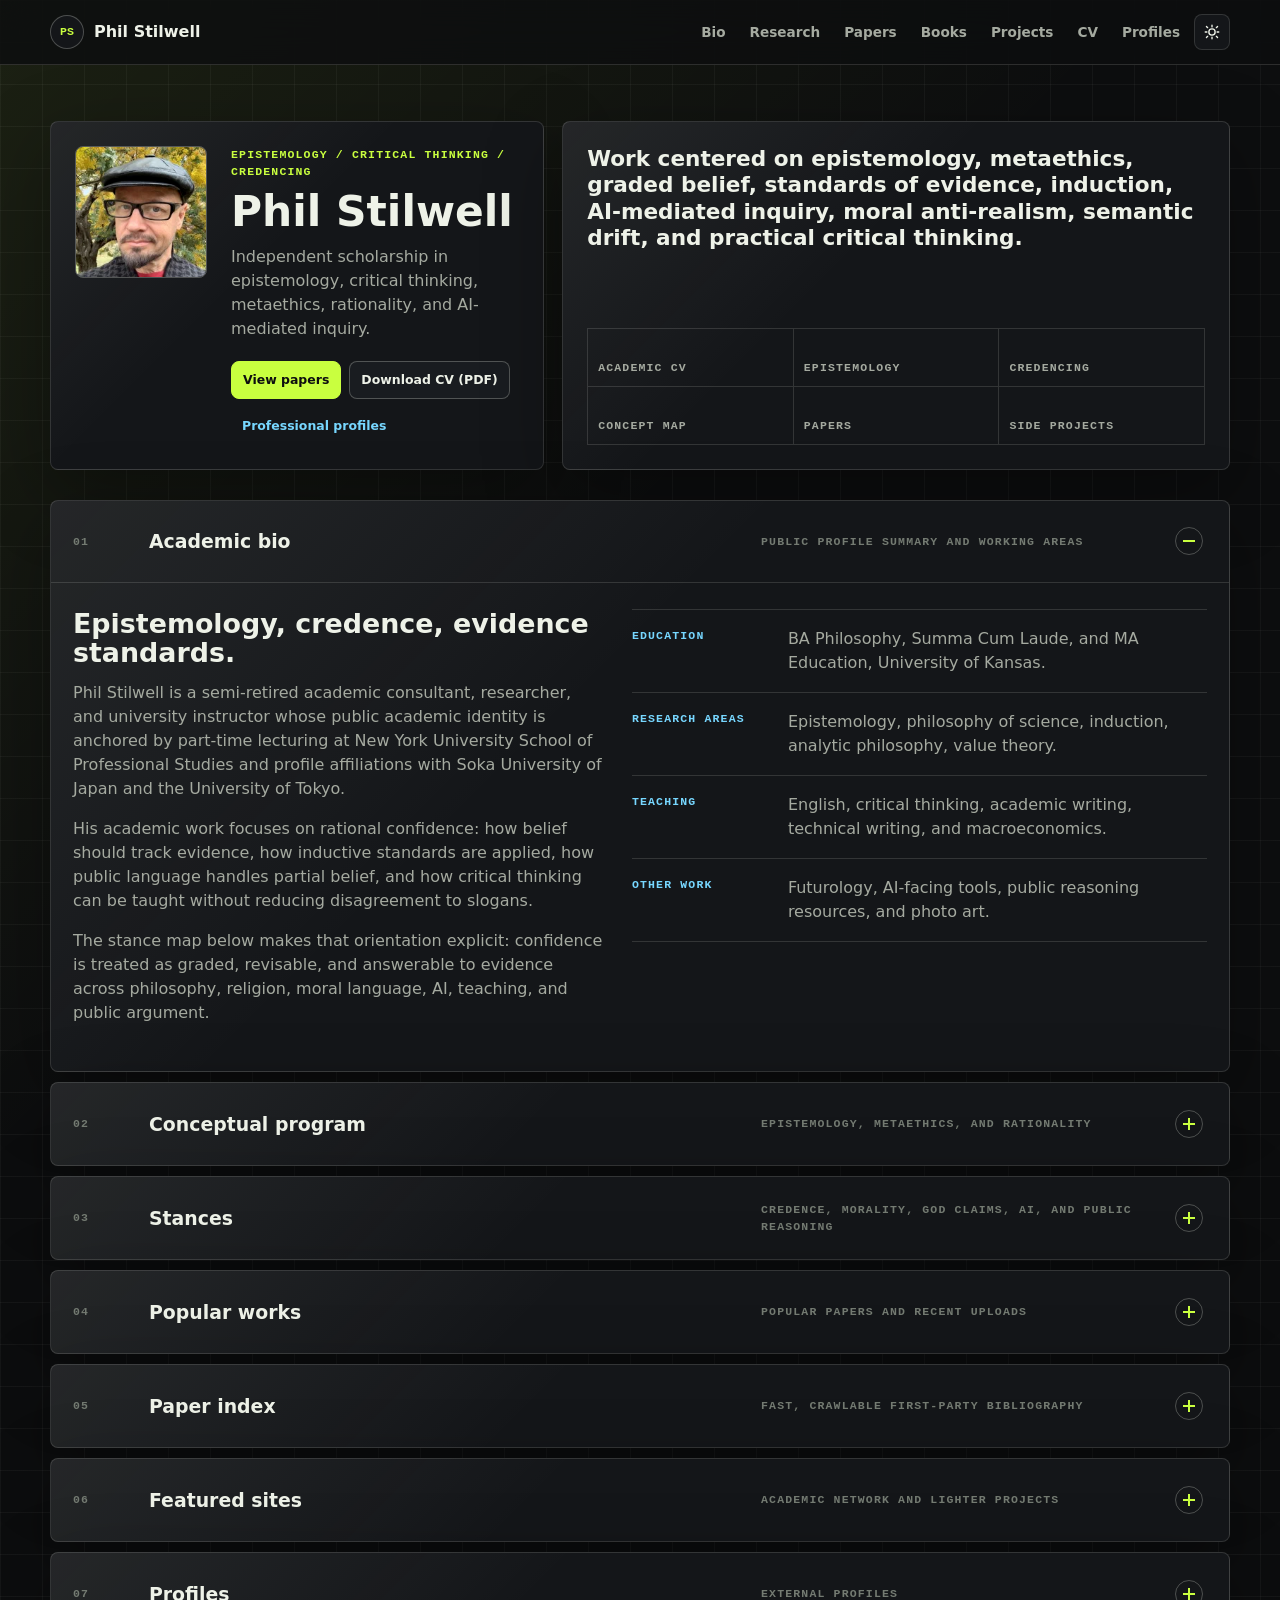
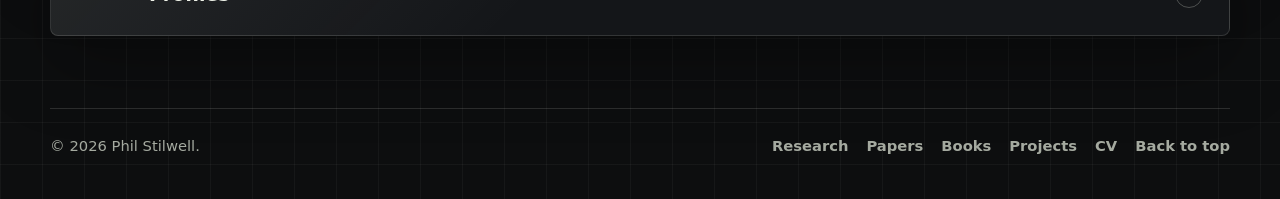
==== commit 6da840ad: "Split publications into dedicated Papers and Books pages" ====
--- a/index.html
+++ b/index.html
@@ -62,7 +62,10 @@
                 "@id": "https://philstilwell.com/research/#page"
               },
               {
-                "@id": "https://philstilwell.com/publications/#page"
+                "@id": "https://philstilwell.com/papers/#page"
+              },
+              {
+                "@id": "https://philstilwell.com/books/#page"
               },
               {
                 "@id": "https://philstilwell.com/projects/#page"
@@ -77,10 +80,10 @@
             "@id": "https://philstilwell.com/#profile",
             "url": "https://philstilwell.com/",
             "name": "Phil Stilwell | Epistemology, Credencing and Critical Thinking",
-            "description": "Academic profile, publication index, and project directory for independent scholar Phil Stilwell.",
+            "description": "Academic profile, paper index, books, and project directory for independent scholar Phil Stilwell.",
             "inLanguage": "en-US",
             "dateCreated": "2026-07-03T19:39:22-04:00",
-            "dateModified": "2026-08-18T12:00:00-04:00",
+            "dateModified": "2026-10-29",
             "mainEntity": {
               "@id": "https://philstilwell.com/#person"
             },
@@ -183,7 +186,8 @@
         <div class="nav-links" id="nav-links" data-nav-links>
           <a href="#bio">Bio</a>
           <a href="/research/">Research</a>
-          <a href="/publications/">Publications</a>
+          <a href="/papers/">Papers</a>
+          <a href="/books/">Books</a>
           <a href="/projects/">Projects</a>
           <a href="/cv/">CV</a>
           <a href="#profiles">Profiles</a>
@@ -220,7 +224,7 @@
             <h1 id="hero-title">Phil Stilwell</h1>
             <p class="role-line">Independent scholarship in epistemology, critical thinking, metaethics, rationality, and AI-mediated inquiry.</p>
             <div class="hero-actions" aria-label="Featured destinations">
-              <a class="button primary" href="/publications/">View publications</a>
+              <a class="button primary" href="/papers/">View papers</a>
               <a class="button secondary" href="/output/pdf/Phil_Stilwell_Modern_CV.pdf" download>Download CV (PDF)</a>
               <a class="button text-button" href="#profiles">Professional profiles</a>
             </div>
@@ -237,7 +241,7 @@
             <a href="/research/">Epistemology</a>
             <a href="/research/#credencing">Credencing</a>
             <a href="/research/#framework">Concept map</a>
-            <a href="/publications/">Publications</a>
+            <a href="/papers/">Papers</a>
             <a href="/projects/">Side projects</a>
           </div>
         </div>
@@ -510,7 +514,7 @@
           <summary>
             <span class="panel-number">04</span>
             <span class="panel-title">Popular works</span>
-            <span class="panel-note">Popular papers and Amazon books</span>
+            <span class="panel-note">Popular papers and recent uploads</span>
             <span class="panel-mark" aria-hidden="true"></span>
           </summary>
           <div class="panel-body works-layout">
@@ -570,133 +574,20 @@
               <p class="source-note">Academia.edu exposes profile uploads, but not a simple public popularity order in the accessible page.</p>
               <a class="text-link" href="https://suj.academia.edu/PhilStilwell" target="_blank" rel="noreferrer">Academia.edu profile</a>
             </section>
-
-            <section class="amazon-books" aria-labelledby="amazon-books-title">
-              <div class="subhead">
-                <p>Kindle and print editions</p>
-                <h2 id="amazon-books-title">Amazon books</h2>
-              </div>
-              <ul class="book-grid">
-                <li class="book-card">
-                  <a class="book-cover" href="https://www.amazon.com/dp/B0HNGR29D9" target="_blank" rel="noopener noreferrer">
-                    <img src="/assets/images/books/the-ontic-snap.jpg" alt="The Ontic Snap book cover — view on Amazon" width="296" height="445" loading="lazy" decoding="async">
-                  </a>
-                  <div class="book-details">
-                    <h3>The Ontic Snap</h3>
-                    <p class="book-subtitle">How Experience becomes a World</p>
-                    <p class="book-description">An illustrated inquiry into how experience shapes perception, recognition, and confidence. Everyday examples explore how interpretations become the world we act within—and how we can revise mistaken judgments while retaining dependable knowledge.</p>
-                    <div class="book-formats" role="group" aria-label="The Ontic Snap editions on Amazon">
-                      <a href="https://www.amazon.com/dp/B0HNGR29D9" target="_blank" rel="noopener noreferrer">Kindle eBook</a>
-                      <a href="https://www.amazon.com/dp/B0HNJFCMMY" target="_blank" rel="noopener noreferrer">Paperback</a>
-                      <a href="https://www.amazon.com/dp/B0HNH9C7PL" target="_blank" rel="noopener noreferrer">Hardcover</a>
-                    </div>
-                  </div>
-                </li>
-                <li class="book-card">
-                  <a class="book-cover" href="https://www.amazon.com/dp/B0HNFK4YHF" target="_blank" rel="noopener noreferrer">
-                    <img src="/assets/images/books/sam-charlie-get-gnarly-volume-01.jpg" alt="Sam &amp; Charlie get Gnarly, Volume 01 book cover — view on Amazon" width="279" height="445" loading="lazy" decoding="async">
-                  </a>
-                  <div class="book-details">
-                    <h3>Sam &amp; Charlie get Gnarly | Volume 01</h3>
-                    <p class="book-subtitle">Ninety-six illustrated conversations on faith, reason, doubt, and compassion.</p>
-                    <p class="book-description">Imagined exchanges between companions inspired by Mark Twain and Charles Spurgeon examine questioning, divine silence, religious clarity, and compassion. Four collected books pair comics with commentary and reflection questions that invite readers to test their own reasoning.</p>
-                    <div class="book-formats" role="group" aria-label="Sam and Charlie get Gnarly, Volume 01 editions on Amazon">
-                      <a href="https://www.amazon.com/dp/B0HNFK4YHF" target="_blank" rel="noopener noreferrer">Kindle eBook</a>
-                      <a href="https://www.amazon.com/dp/B0HNFR5BPB" target="_blank" rel="noopener noreferrer">Paperback</a>
-                      <a href="https://www.amazon.com/dp/B0HNG3HR4N" target="_blank" rel="noopener noreferrer">Hardcover</a>
-                    </div>
-                  </div>
-                </li>
-                <li class="book-card">
-                  <a class="book-cover" href="https://www.amazon.com/dp/B0HMPMY6KZ" target="_blank" rel="noopener noreferrer">
-                    <img src="/assets/images/books/on-the-conquest-of-judgment.jpg" alt="On the Conquest of Judgment book cover — view on Amazon" width="288" height="445" loading="lazy" decoding="async">
-                  </a>
-                  <div class="book-details">
-                    <h3>On the Conquest of Judgment</h3>
-                    <p class="book-subtitle">A satirical chapter on propaganda, provocation, victimhood, and victory through borrowed conscience</p>
-                    <p class="book-description">An imagined fourteenth chapter of <em>The Art of War</em> examines how propaganda, provocation, and appeals to suffering recruit public sympathy. Thirteen illustrated movements expose methods of manipulating moral judgment, with an afterword connecting the satire to research.</p>
-                    <div class="book-formats" role="group" aria-label="On the Conquest of Judgment editions on Amazon">
-                      <a href="https://www.amazon.com/dp/B0HMPMY6KZ" target="_blank" rel="noopener noreferrer">Kindle eBook</a>
-                      <a href="https://www.amazon.com/dp/B0HMPNDSNR" target="_blank" rel="noopener noreferrer">Paperback</a>
-                      <a href="https://www.amazon.com/dp/B0HMPRCBK2" target="_blank" rel="noopener noreferrer">Hardcover</a>
-                    </div>
-                  </div>
-                </li>
-                <li class="book-card">
-                  <a class="book-cover" href="https://www.amazon.com/dp/B0HMPJW68N" target="_blank" rel="noopener noreferrer">
-                    <img src="/assets/images/books/the-distortive-invisibility-of-counterfactuals.jpg" alt="The Distortive Invisibility of Counterfactuals book cover — view on Amazon" width="295" height="445" loading="lazy" decoding="async">
-                  </a>
-                  <div class="book-details">
-                    <h3>The Distortive Invisibility of Counterfactuals</h3>
-                    <p class="book-subtitle">Missing Comparisons, Misplaced Confidence, and Human Decision-Making</p>
-                    <p class="book-description">Why do successful outcomes so often inspire more confidence than they warrant? Thought experiments, historical cases, and a practical worksheet explore how overlooked alternatives distort decisions—and how to identify the comparisons that matter.</p>
-                    <div class="book-formats" role="group" aria-label="The Distortive Invisibility of Counterfactuals editions on Amazon">
-                      <a href="https://www.amazon.com/dp/B0HMPJW68N" target="_blank" rel="noopener noreferrer">Kindle eBook</a>
-                      <a href="https://www.amazon.com/dp/B0HMPP952T" target="_blank" rel="noopener noreferrer">Paperback</a>
-                      <a href="https://www.amazon.com/dp/B0HMPKSLBG" target="_blank" rel="noopener noreferrer">Hardcover</a>
-                    </div>
-                  </div>
-                </li>
-                <li class="book-card">
-                  <a class="book-cover" href="https://www.amazon.com/dp/B0HM2CQM69" target="_blank" rel="noopener noreferrer">
-                    <img src="/assets/images/books/the-screwtruth-letters.jpg" alt="The Screwtruth Letters book cover — view on Amazon" width="342" height="443" loading="lazy" decoding="async">
-                  </a>
-                  <div class="book-details">
-                    <h3>The Screwtruth Letters</h3>
-                    <p class="book-subtitle">A Satire of Faith, Doubt and Intellectual Honesty</p>
-                    <p class="book-description">A doubting pastor’s emails to a former defender of Christianity turn the strain of maintaining belief into dark comedy. The illustrated story examines contested doctrines and the personal, social, and financial costs of speaking honestly about doubt.</p>
-                    <div class="book-formats" role="group" aria-label="The Screwtruth Letters editions on Amazon">
-                      <a href="https://www.amazon.com/dp/B0HM2CQM69" target="_blank" rel="noopener noreferrer">Kindle eBook</a>
-                      <a href="https://www.amazon.com/dp/B0HM23KCFM" target="_blank" rel="noopener noreferrer">Paperback</a>
-                      <a href="https://www.amazon.com/dp/B0HM29NG6Y" target="_blank" rel="noopener noreferrer">Hardcover</a>
-                    </div>
-                  </div>
-                </li>
-                <li class="book-card">
-                  <a class="book-cover" href="https://www.amazon.com/dp/B0HLHNKKXQ" target="_blank" rel="noopener noreferrer">
-                    <img src="/assets/images/books/the-red-pen-revelation.jpg" alt="The Red Pen Revelation book cover — view on Amazon" width="342" height="443" loading="lazy" decoding="async">
-                  </a>
-                  <div class="book-details">
-                    <h3>The Red Pen Revelation</h3>
-                    <p class="book-subtitle">How Heaven Edited Clarity Out of the Holy Book</p>
-                    <p class="book-description">Two angels draft clear religious instructions, only to have Professor Jehovah edit them into ambiguity. Illustrated satire, biblical passages, and source notes examine conflicting Christian interpretations and the human consequences of unclear claims to divine guidance.</p>
-                    <div class="book-formats" role="group" aria-label="The Red Pen Revelation editions on Amazon">
-                      <a href="https://www.amazon.com/dp/B0HLHNKKXQ" target="_blank" rel="noopener noreferrer">Kindle eBook</a>
-                      <a href="https://www.amazon.com/dp/B0HLH7QVFJ" target="_blank" rel="noopener noreferrer">Paperback</a>
-                      <a href="https://www.amazon.com/dp/B0HLHHK8MS" target="_blank" rel="noopener noreferrer">Hardcover</a>
-                    </div>
-                  </div>
-                </li>
-                <li class="book-card">
-                  <a class="book-cover" href="https://www.amazon.com/dp/B0HLHB41XV" target="_blank" rel="noopener noreferrer">
-                    <img src="/assets/images/books/sufficient-reasons-to-reconsider-christianity.jpg" alt="Sufficient Reasons to Reconsider Christianity book cover — view on Amazon" width="342" height="442" loading="lazy" decoding="async">
-                  </a>
-                  <div class="book-details">
-                    <h3>Sufficient Reasons to Reconsider Christianity</h3>
-                    <p class="book-description">Fifty-two accessible chapters examine Christian claims about scripture, prayer, salvation, the resurrection, and morality. Everyday analogies and imagined dialogues invite readers to assess the evidence, consider Christian replies, and explore the possibility of a meaningful life beyond faith.</p>
-                    <div class="book-formats" role="group" aria-label="Sufficient Reasons to Reconsider Christianity editions on Amazon">
-                      <a href="https://www.amazon.com/dp/B0HLGLML96" target="_blank" rel="noopener noreferrer">Kindle eBook</a>
-                      <a href="https://www.amazon.com/dp/B0HLHB41XV" target="_blank" rel="noopener noreferrer">Paperback</a>
-                      <a href="https://www.amazon.com/dp/B0HLH6BJD1" target="_blank" rel="noopener noreferrer">Hardcover</a>
-                    </div>
-                  </div>
-                </li>
-              </ul>
-            </section>
           </div>
         </details>
 
         <details class="dossier-panel" id="publications">
           <summary>
             <span class="panel-number">05</span>
-            <span class="panel-title">Publication index</span>
+            <span class="panel-title">Paper index</span>
             <span class="panel-note">Fast, crawlable first-party bibliography</span>
             <span class="panel-mark" aria-hidden="true"></span>
           </summary>
           <div class="panel-body publication-widget">
             <div class="subhead">
               <p>Selected papers</p>
-              <h2>Publication highlights</h2>
+              <h2>Paper highlights</h2>
             </div>
             <div class="publication-preview">
               <a href="https://philpapers.org/rec/STIWUT" target="_blank" rel="noreferrer">
@@ -717,7 +608,7 @@
               </a>
             </div>
             <div class="section-actions">
-              <a class="button primary" href="/publications/">Browse the publication index</a>
+              <a class="button primary" href="/papers/">Browse the paper index</a>
               <a class="button secondary" href="https://philpeople.org/profiles/phil-stilwell-1/publications" target="_blank" rel="noreferrer">PhilPeople profile</a>
             </div>
             <div class="philpeople-embed" aria-label="Embedded PhilPeople publications">
@@ -818,9 +709,9 @@
           <div class="panel-body profiles-layout">
             <a href="https://philpeople.org/profiles/phil-stilwell-1" target="_blank" rel="noreferrer">PhilPeople</a>
             <a href="https://suj.academia.edu/PhilStilwell" target="_blank" rel="noreferrer">Academia.edu</a>
-            <a href="https://freeoffaith.com/phils-stances/" target="_blank" rel="noreferrer">Free of Faith</a>
             <a href="https://orcid.org/0009-0009-3725-8682" target="_blank" rel="noreferrer">ORCID</a>
-            <a href="https://byteseismic.com" target="_blank" rel="noreferrer">Homepage network</a>
+            <a href="https://www.amazon.com/stores/Phil-Stilwell/author/B0GT1QQT3T" target="_blank" rel="noreferrer">Amazon Author</a>
+            <a href="https://byteseismic.com" target="_blank" rel="noreferrer">Byteseismic Philosophy</a>
           </div>
         </details>
       </div>
@@ -830,7 +721,8 @@
       <p>&copy; <span data-year></span> Phil Stilwell.</p>
       <nav class="footer-links" aria-label="Footer navigation">
         <a href="/research/">Research</a>
-        <a href="/publications/">Publications</a>
+        <a href="/papers/">Papers</a>
+        <a href="/books/">Books</a>
         <a href="/projects/">Projects</a>
         <a href="/cv/">CV</a>
         <a href="#top">Back to top</a>
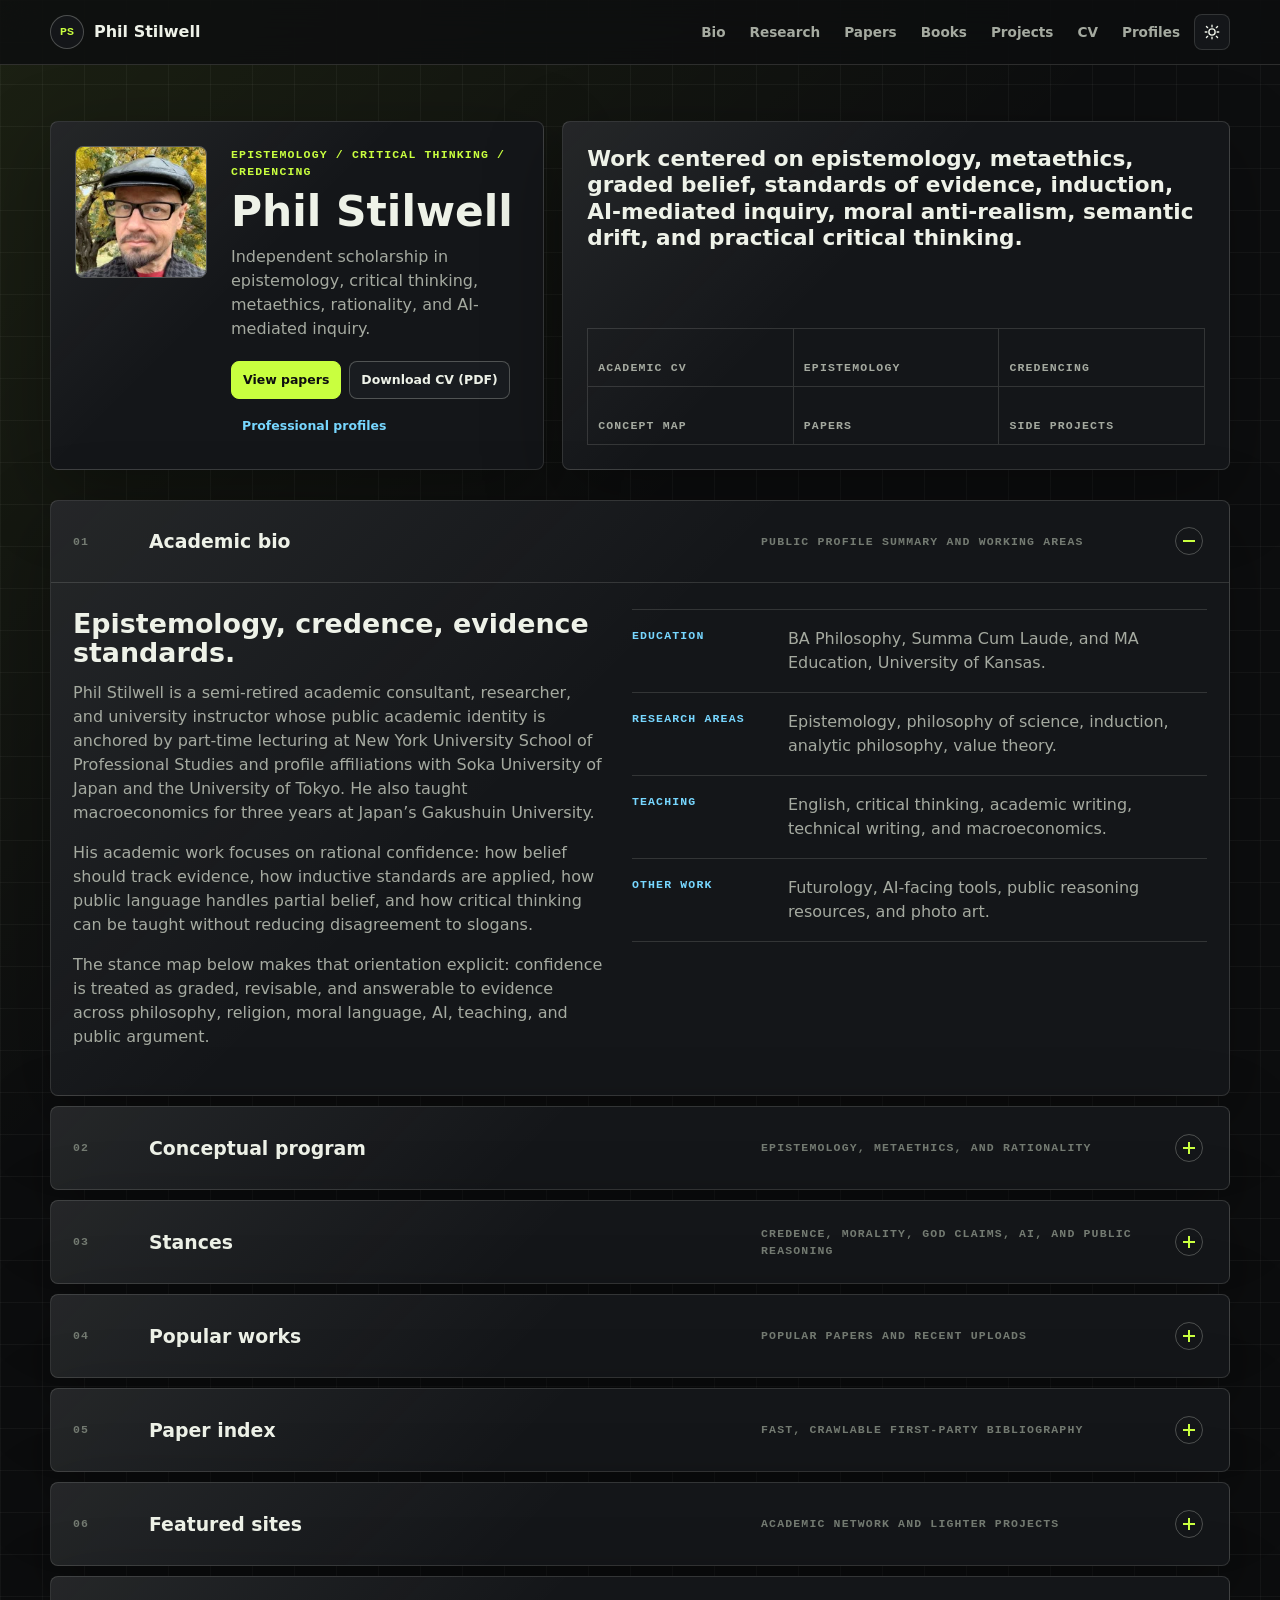
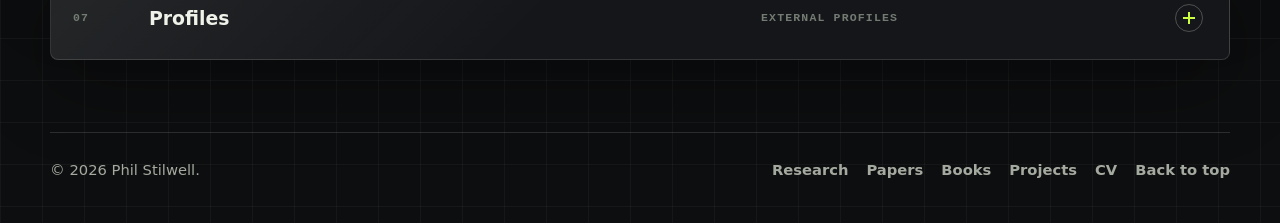
==== commit 0cc213c3: "Add Gakushuin macroeconomics teaching to academic biography" ====
--- a/index.html
+++ b/index.html
@@ -263,6 +263,7 @@
                 instructor whose public academic identity is anchored by part-time lecturing at
                 New York University School of Professional Studies and profile affiliations with
                 Soka University of Japan and the University of Tokyo.
+                He also taught macroeconomics for three years at Japan’s Gakushuin University.
               </p>
               <p>
                 His academic work focuses on rational confidence: how belief should track evidence, how
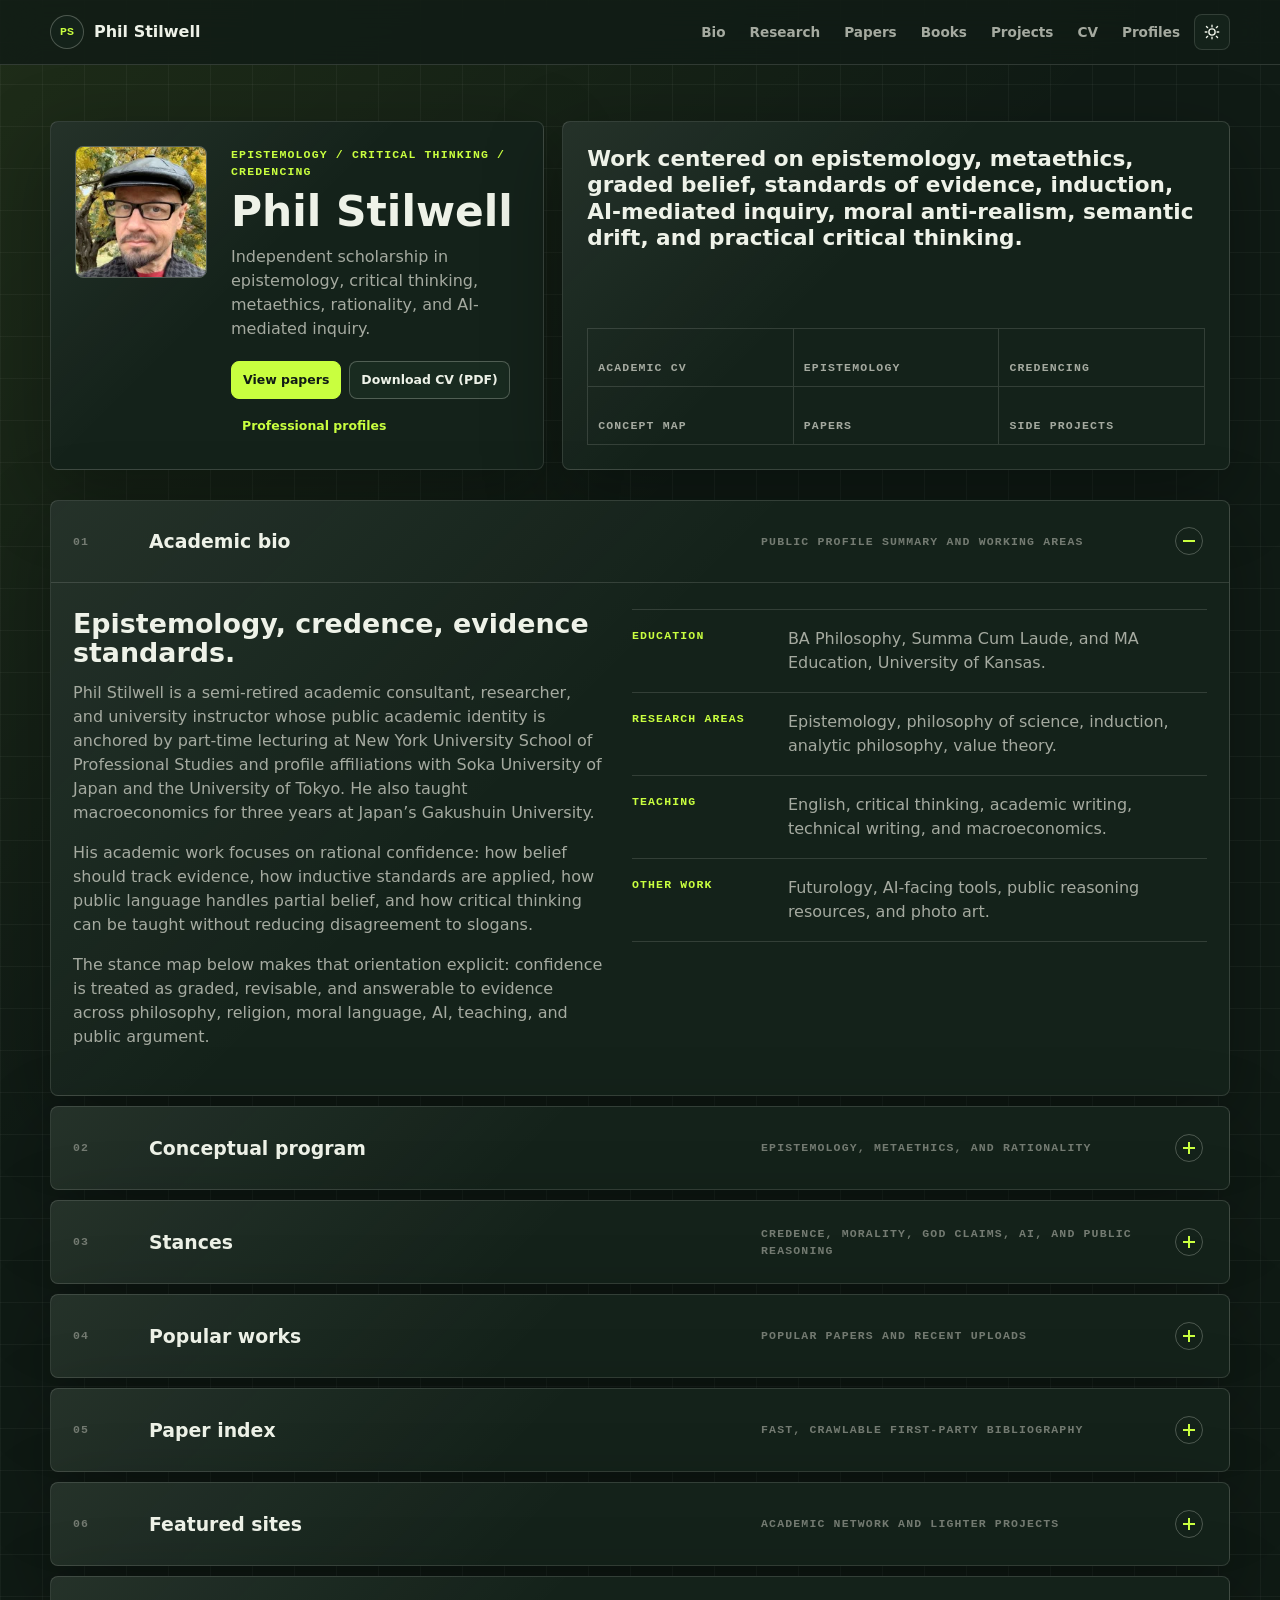
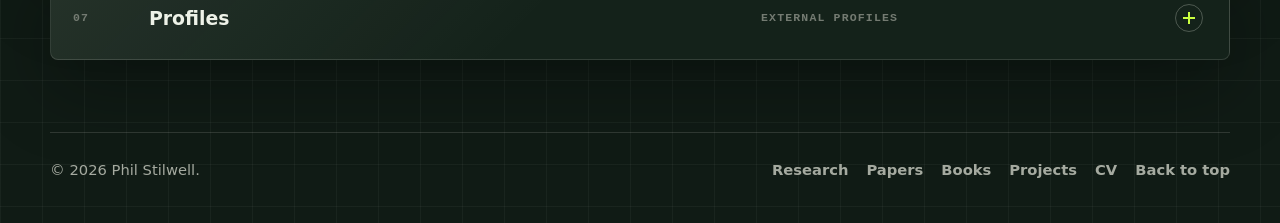
==== commit 1dbbacfd: "Unify the site with lime accents and forest green backgrounds" ====
--- a/index.html
+++ b/index.html
@@ -35,11 +35,11 @@
     >
     <meta name="twitter:image" content="https://philstilwell.com/assets/images/phil-stilwell-social.jpg">
     <meta name="twitter:image:alt" content="Phil Stilwell — Epistemology, Critical Thinking, and Credencing">
-    <meta name="theme-color" content="#0d0e0f">
+    <meta name="theme-color" content="#101b15">
     <link rel="icon" type="image/svg+xml" href="/assets/images/favicon.svg">
     <link rel="icon" type="image/png" sizes="48x48" href="/assets/images/favicon-48.png">
     <link rel="apple-touch-icon" sizes="180x180" href="/assets/images/apple-touch-icon.png">
-    <link rel="stylesheet" href="assets/css/styles.css">
+    <link rel="stylesheet" href="assets/css/styles.css?v=20261118-green">
     <script type="application/ld+json">
       {
         "@context": "https://schema.org",
--- a/assets/css/styles.css
+++ b/assets/css/styles.css
@@ -1,16 +1,15 @@
 :root {
   color-scheme: dark;
-  --bg: #0d0e0f;
+  --bg: #101b15;
   --bg-grid: rgba(238, 242, 232, 0.045);
-  --panel: #141619;
-  --panel-strong: #191c20;
+  --panel: #14221a;
+  --panel-strong: #192b20;
   --ink: #eef2e8;
   --muted: #a5aaa0;
   --subtle: #747b72;
   --line: rgba(238, 242, 232, 0.14);
   --line-strong: rgba(238, 242, 232, 0.26);
   --accent: #c9ff3f;
-  --cyan: #77d7ff;
   --red: #ff634f;
   --shadow: 0 24px 80px rgba(0, 0, 0, 0.32);
   --max: 1180px;
@@ -27,7 +26,6 @@
   --muted: #535951;
   --subtle: #71776f;
   --accent: #4f7000;
-  --cyan: #006b8f;
   --line: rgba(18, 20, 22, 0.15);
   --line-strong: rgba(18, 20, 22, 0.28);
   --shadow: 0 20px 62px rgba(18, 20, 22, 0.12);
@@ -122,7 +120,7 @@
   z-index: 40;
   width: 0%;
   height: 2px;
-  background: linear-gradient(90deg, var(--accent), var(--cyan), var(--red));
+  background: var(--accent);
 }
 
 .site-header {
@@ -130,7 +128,7 @@
   top: 0;
   z-index: 20;
   border-bottom: 1px solid var(--line);
-  background: rgba(13, 14, 15, 0.82);
+  background: rgba(16, 27, 21, 0.82);
   backdrop-filter: blur(18px);
 }
 
@@ -409,7 +407,7 @@
 }
 
 .dossier-panel summary:focus-visible {
-  outline: 2px solid var(--cyan);
+  outline: 2px solid var(--accent);
   outline-offset: -2px;
 }
 
@@ -505,7 +503,7 @@
 .stance-axis span,
 .concept-cell span,
 .concept-thread span {
-  color: var(--cyan);
+  color: var(--accent);
 }
 
 .fact-list p {
@@ -678,27 +676,27 @@
   border: 1px solid var(--line-strong);
   border-radius: var(--radius);
   padding: 7px 10px;
-  color: var(--cyan);
+  color: var(--accent);
   font-size: 0.78rem;
   font-weight: 780;
   text-decoration: none;
 }
 
 .book-formats a:hover {
-  border-color: var(--cyan);
+  border-color: var(--accent);
   color: var(--accent);
 }
 
 .book-cover:focus-visible,
 .book-formats a:focus-visible {
-  outline: 2px solid var(--cyan);
+  outline: 2px solid var(--accent);
   outline-offset: 3px;
 }
 
 .text-link {
   display: inline-flex;
   margin-top: 8px;
-  color: var(--cyan);
+  color: var(--accent);
   font-weight: 780;
 }
 
@@ -725,14 +723,14 @@
   flex-direction: column;
   justify-content: space-between;
   background:
-    linear-gradient(135deg, rgba(119, 215, 255, 0.08), transparent 46%),
+    linear-gradient(135deg, rgba(201, 255, 63, 0.08), transparent 46%),
     var(--panel-strong);
   padding: 17px;
   text-decoration: none;
 }
 
 .publication-preview span {
-  color: var(--cyan);
+  color: var(--accent);
   font-family:
     "SFMono-Regular",
     Consolas,
@@ -765,14 +763,14 @@
   overflow: auto;
   border: 1px solid var(--line);
   background:
-    linear-gradient(135deg, rgba(119, 215, 255, 0.06), transparent 42%),
+    linear-gradient(135deg, rgba(201, 255, 63, 0.06), transparent 42%),
     var(--panel-strong);
   padding: 18px;
   color: var(--muted);
 }
 
 .ppl-widget-container a {
-  color: var(--cyan);
+  color: var(--accent);
   font-weight: 760;
   text-decoration: none;
 }
@@ -794,7 +792,7 @@
 }
 
 .inline-link {
-  color: var(--cyan);
+  color: var(--accent);
   font-weight: 780;
 }
 
@@ -830,7 +828,7 @@
   flex-direction: column;
   justify-content: space-between;
   background:
-    linear-gradient(135deg, rgba(119, 215, 255, 0.08), transparent 46%),
+    linear-gradient(135deg, rgba(201, 255, 63, 0.08), transparent 46%),
     var(--panel-strong);
   padding: 18px;
 }
@@ -982,7 +980,7 @@
   flex-direction: column;
   justify-content: space-between;
   background:
-    linear-gradient(135deg, rgba(119, 215, 255, 0.09), transparent 46%),
+    linear-gradient(135deg, rgba(201, 255, 63, 0.09), transparent 46%),
     var(--panel-strong);
   padding: 18px;
 }
@@ -1021,13 +1019,13 @@
 }
 
 .button.text-button {
-  color: var(--cyan);
+  color: var(--accent);
 }
 
 .button:hover,
 .button:focus-visible {
   filter: brightness(1.08);
-  outline: 2px solid var(--cyan);
+  outline: 2px solid var(--accent);
   outline-offset: 2px;
 }
 
@@ -1097,7 +1095,7 @@
 }
 
 .breadcrumbs a {
-  color: var(--cyan);
+  color: var(--accent);
   text-decoration: none;
 }
 
@@ -1190,7 +1188,7 @@
 .publication-entry,
 .cv-card {
   background:
-    linear-gradient(135deg, rgba(119, 215, 255, 0.07), transparent 44%),
+    linear-gradient(135deg, rgba(201, 255, 63, 0.07), transparent 44%),
     var(--panel-strong);
   padding: 20px;
 }
@@ -1217,7 +1215,7 @@
 }
 
 .publication-entry a {
-  color: var(--cyan);
+  color: var(--accent);
   font-weight: 800;
   text-decoration: none;
 }
@@ -1230,7 +1228,7 @@
 
 .publication-meta {
   margin-bottom: 12px;
-  color: var(--cyan);
+  color: var(--accent);
   font-family:
     "SFMono-Regular",
     Consolas,
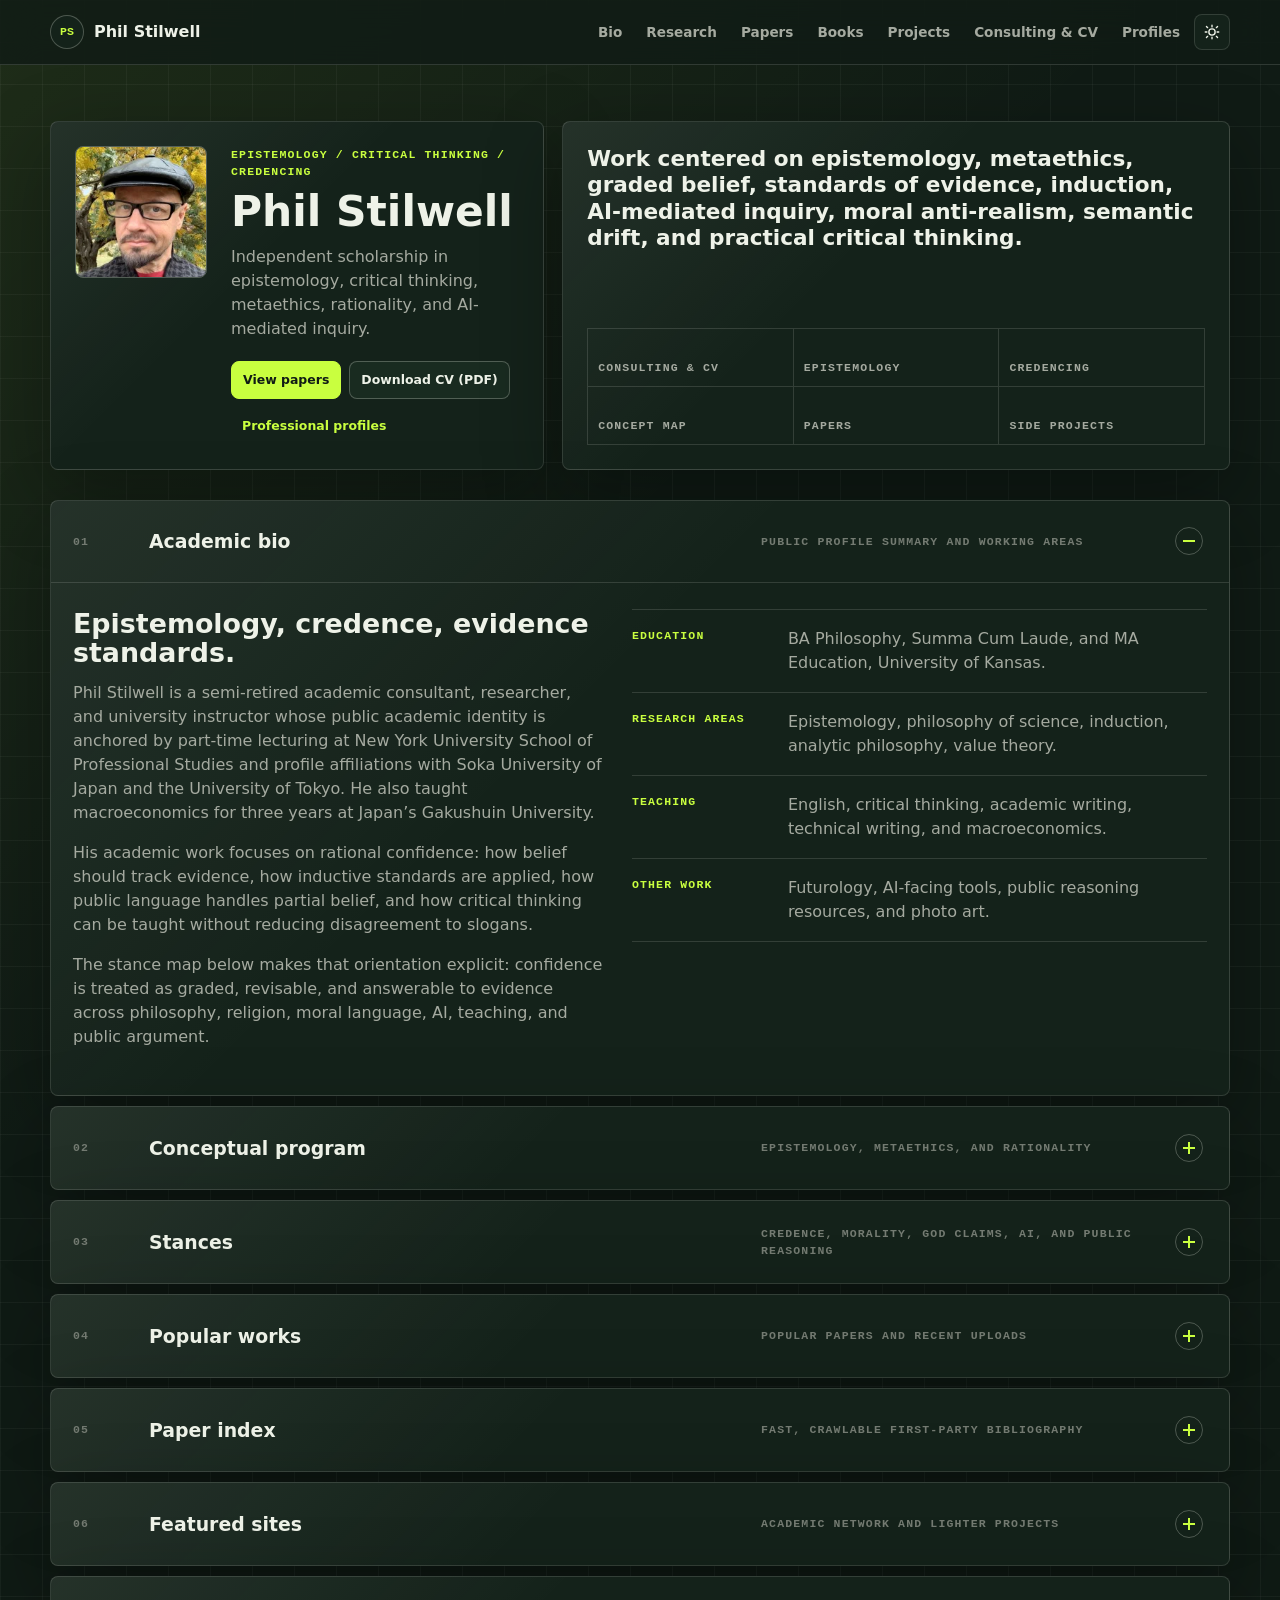
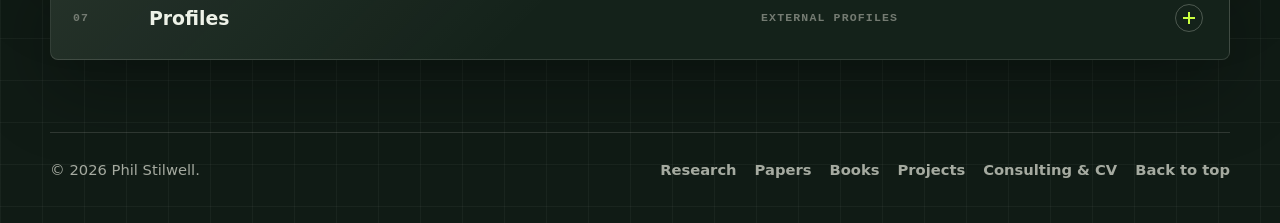
==== commit 3efbbb74: "Rename consulting navigation and reduce page titles by twenty percent" ====
--- a/index.html
+++ b/index.html
@@ -39,7 +39,7 @@
     <link rel="icon" type="image/svg+xml" href="/assets/images/favicon.svg">
     <link rel="icon" type="image/png" sizes="48x48" href="/assets/images/favicon-48.png">
     <link rel="apple-touch-icon" sizes="180x180" href="/assets/images/apple-touch-icon.png">
-    <link rel="stylesheet" href="assets/css/styles.css?v=20261118-green">
+    <link rel="stylesheet" href="assets/css/styles.css?v=20261118-nav-titles">
     <script type="application/ld+json">
       {
         "@context": "https://schema.org",
@@ -189,7 +189,7 @@
           <a href="/papers/">Papers</a>
           <a href="/books/">Books</a>
           <a href="/projects/">Projects</a>
-          <a href="/cv/">CV</a>
+          <a href="/cv/">Consulting &amp; CV</a>
           <a href="#profiles">Profiles</a>
           <button class="theme-toggle" type="button" aria-label="Toggle light and dark theme" data-theme-toggle title="Toggle theme">
             <svg viewBox="0 0 24 24" aria-hidden="true">
@@ -237,7 +237,7 @@
             AI-mediated inquiry, moral anti-realism, semantic drift, and practical critical thinking.
           </p>
           <div class="index-grid" aria-label="Explore Phil Stilwell's work">
-            <a href="/cv/">Academic CV</a>
+            <a href="/cv/">Consulting &amp; CV</a>
             <a href="/research/">Epistemology</a>
             <a href="/research/#credencing">Credencing</a>
             <a href="/research/#framework">Concept map</a>
@@ -725,7 +725,7 @@
         <a href="/papers/">Papers</a>
         <a href="/books/">Books</a>
         <a href="/projects/">Projects</a>
-        <a href="/cv/">CV</a>
+        <a href="/cv/">Consulting &amp; CV</a>
         <a href="#top">Back to top</a>
       </nav>
     </footer>
--- a/assets/css/styles.css
+++ b/assets/css/styles.css
@@ -1116,7 +1116,7 @@
 .page-hero h1 {
   max-width: 860px;
   margin-bottom: 14px;
-  font-size: clamp(2.3rem, 6vw, 4.8rem);
+  font-size: clamp(1.84rem, 4.8vw, 3.84rem);
 }
 
 .page-hero .lead {
